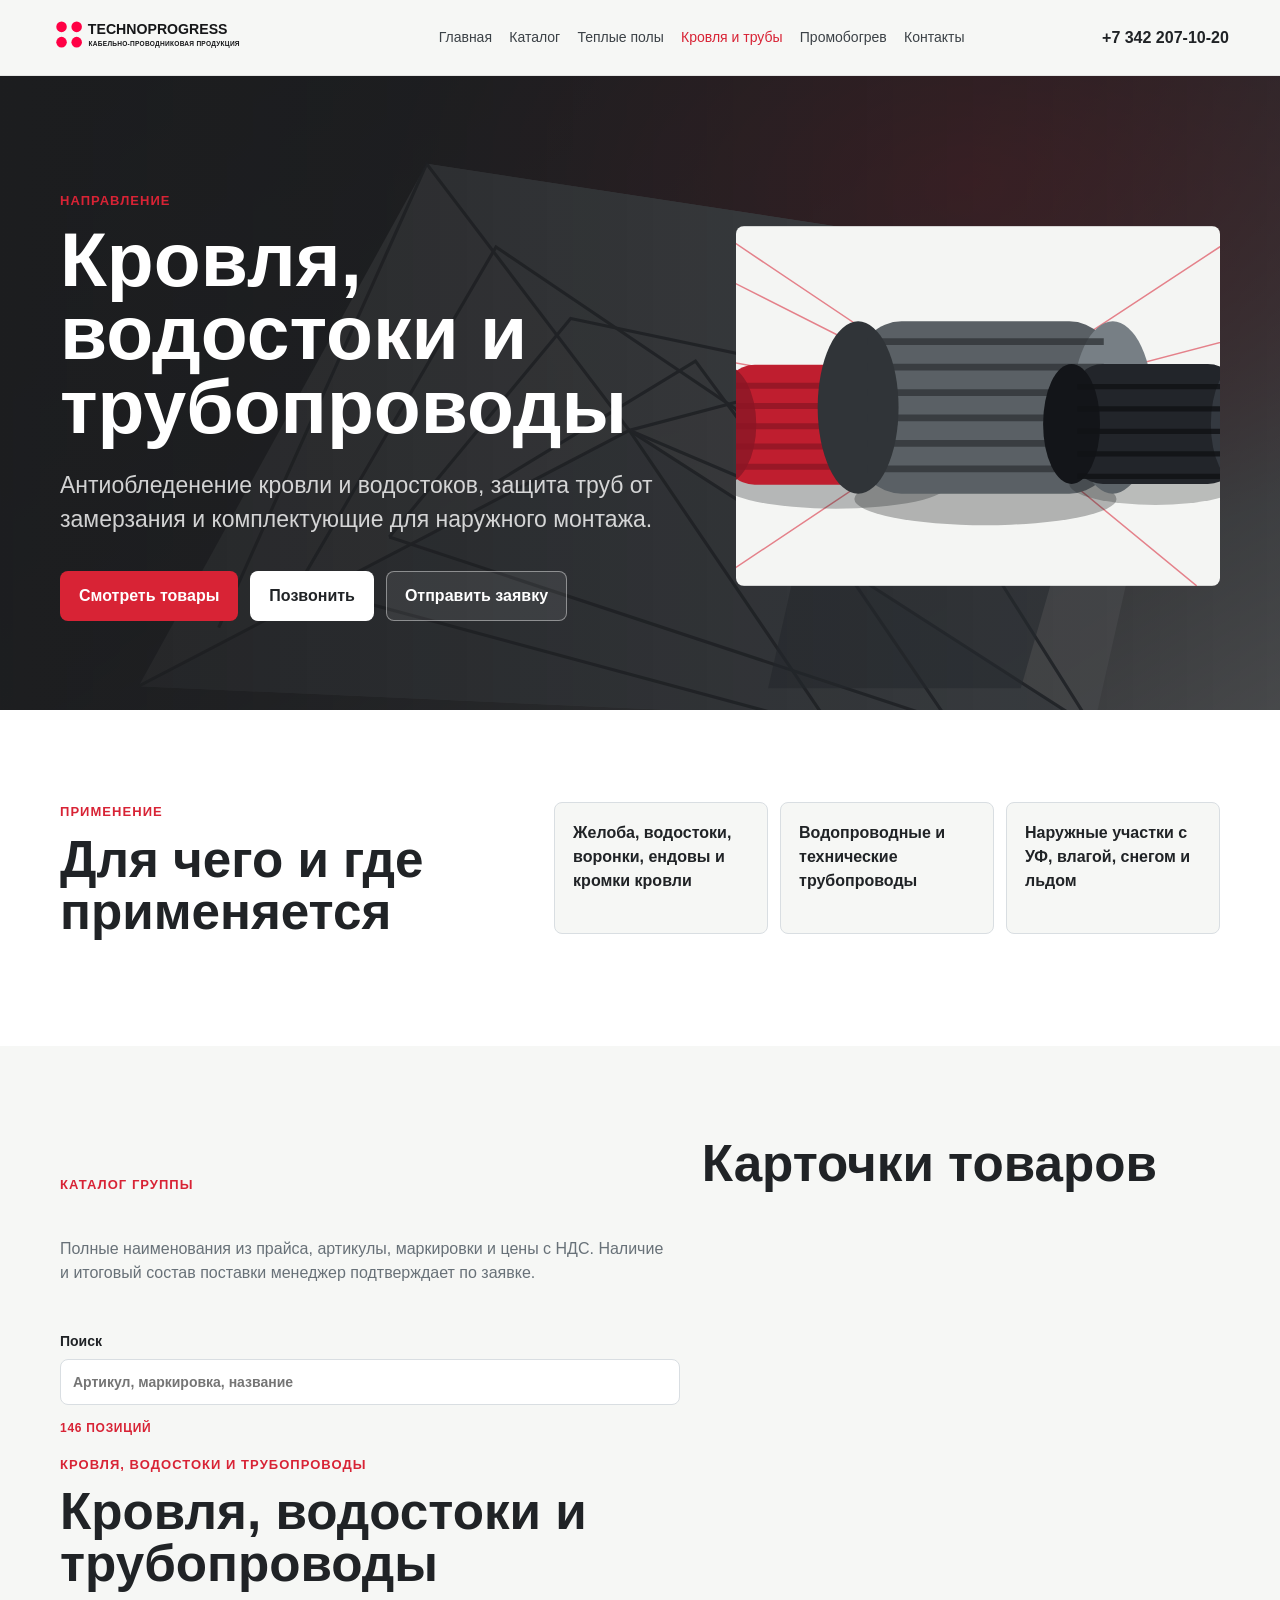
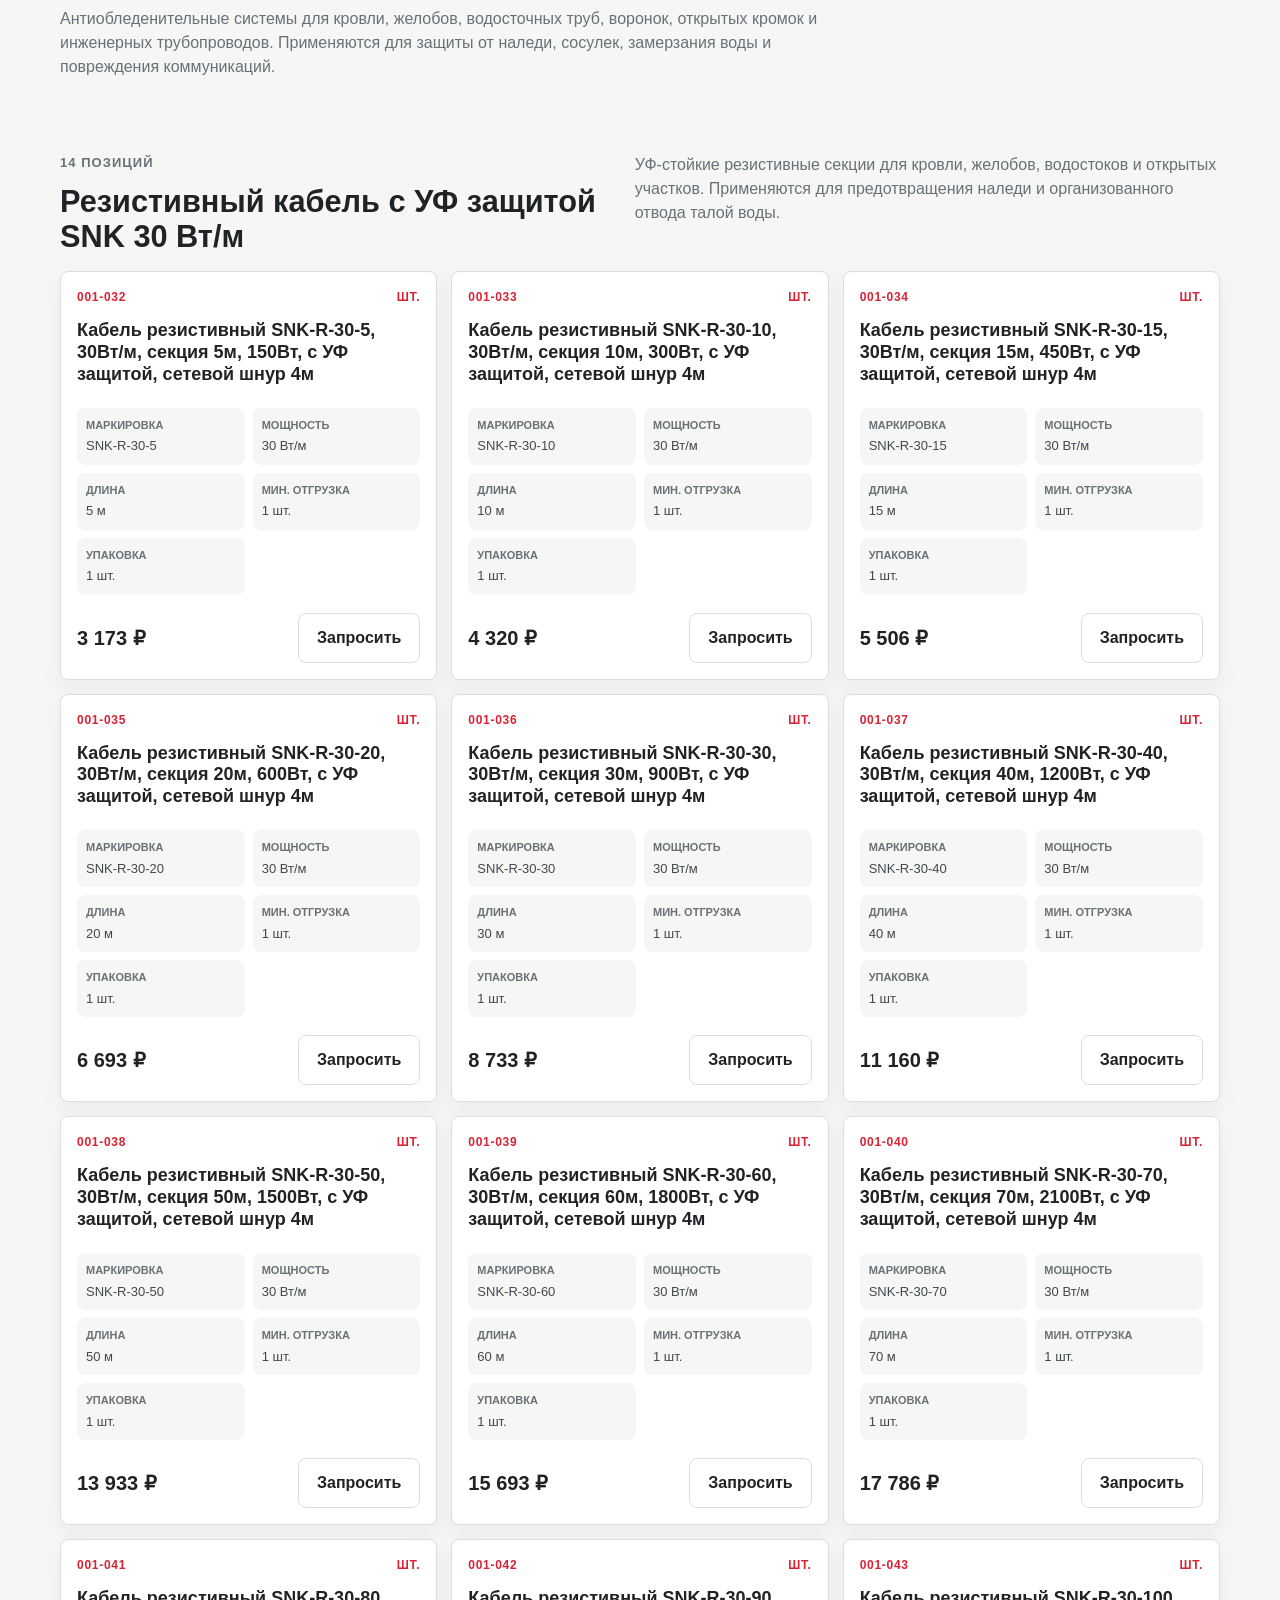
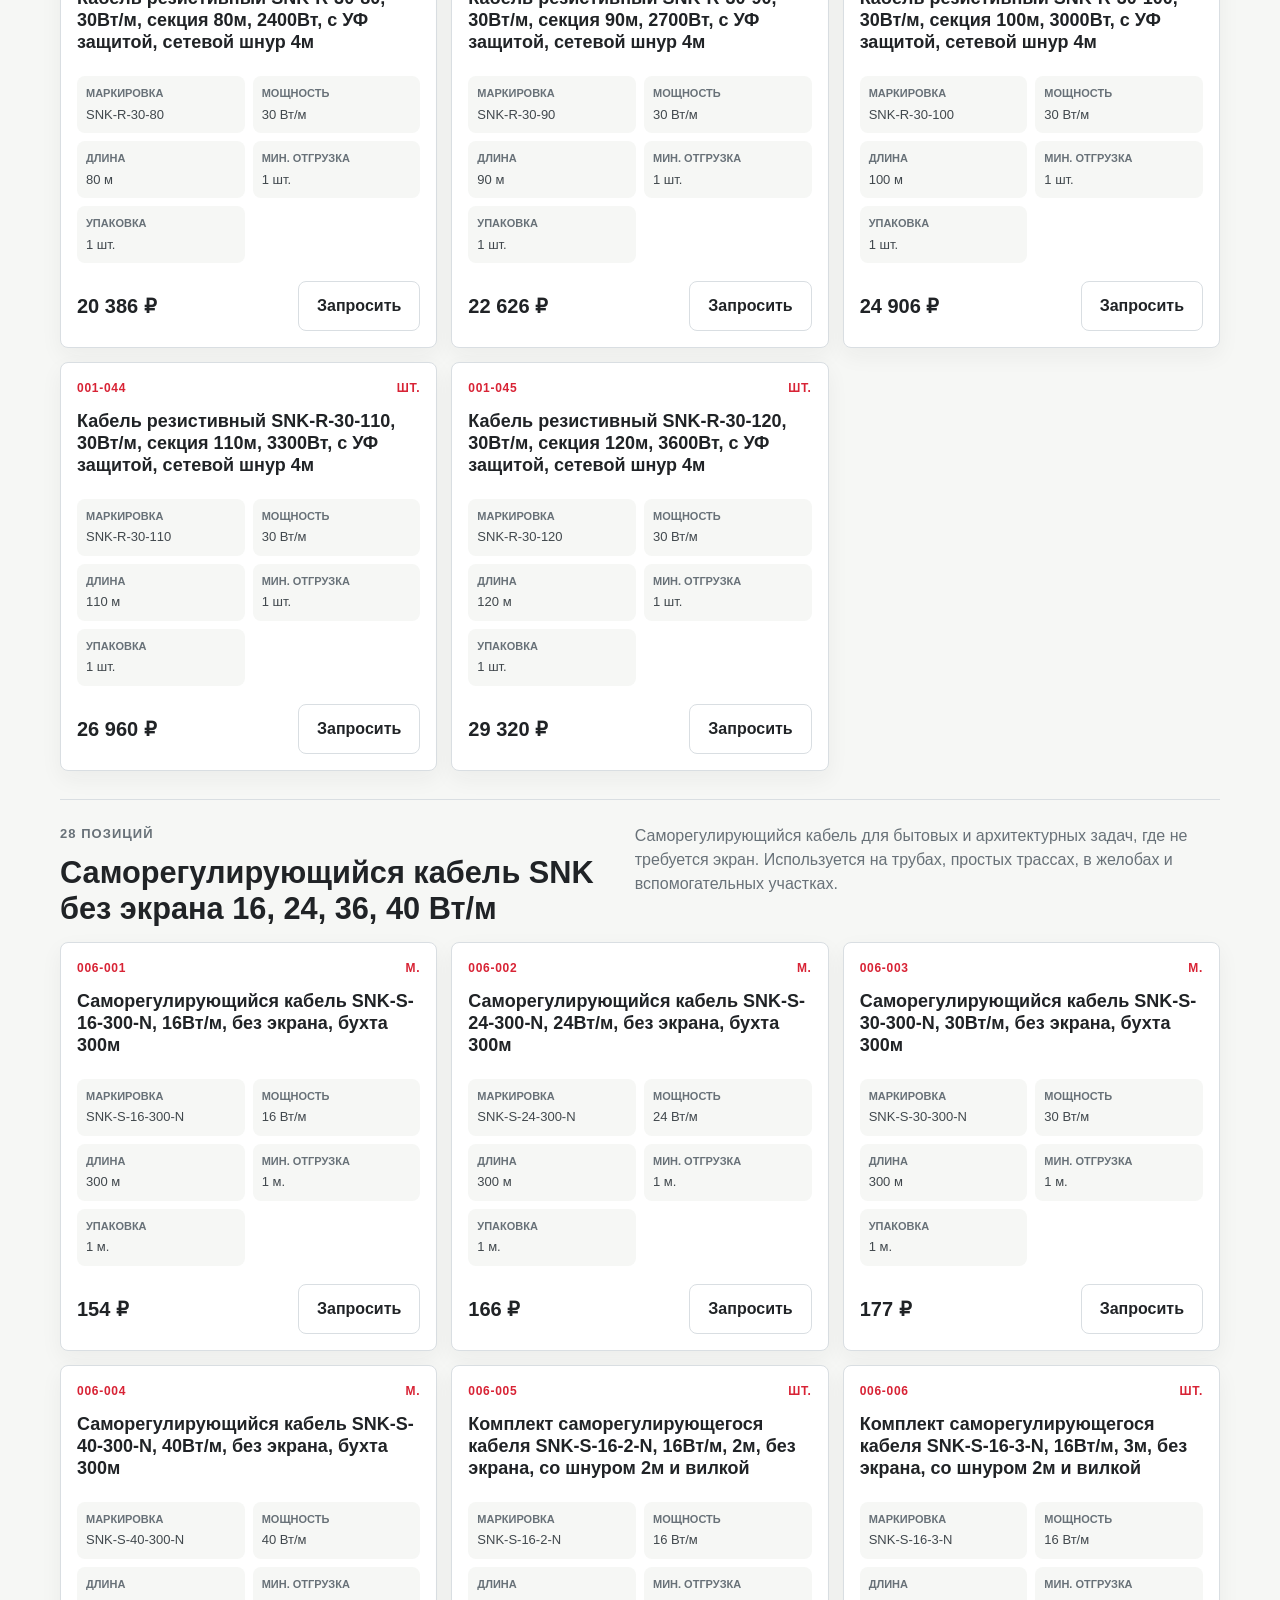
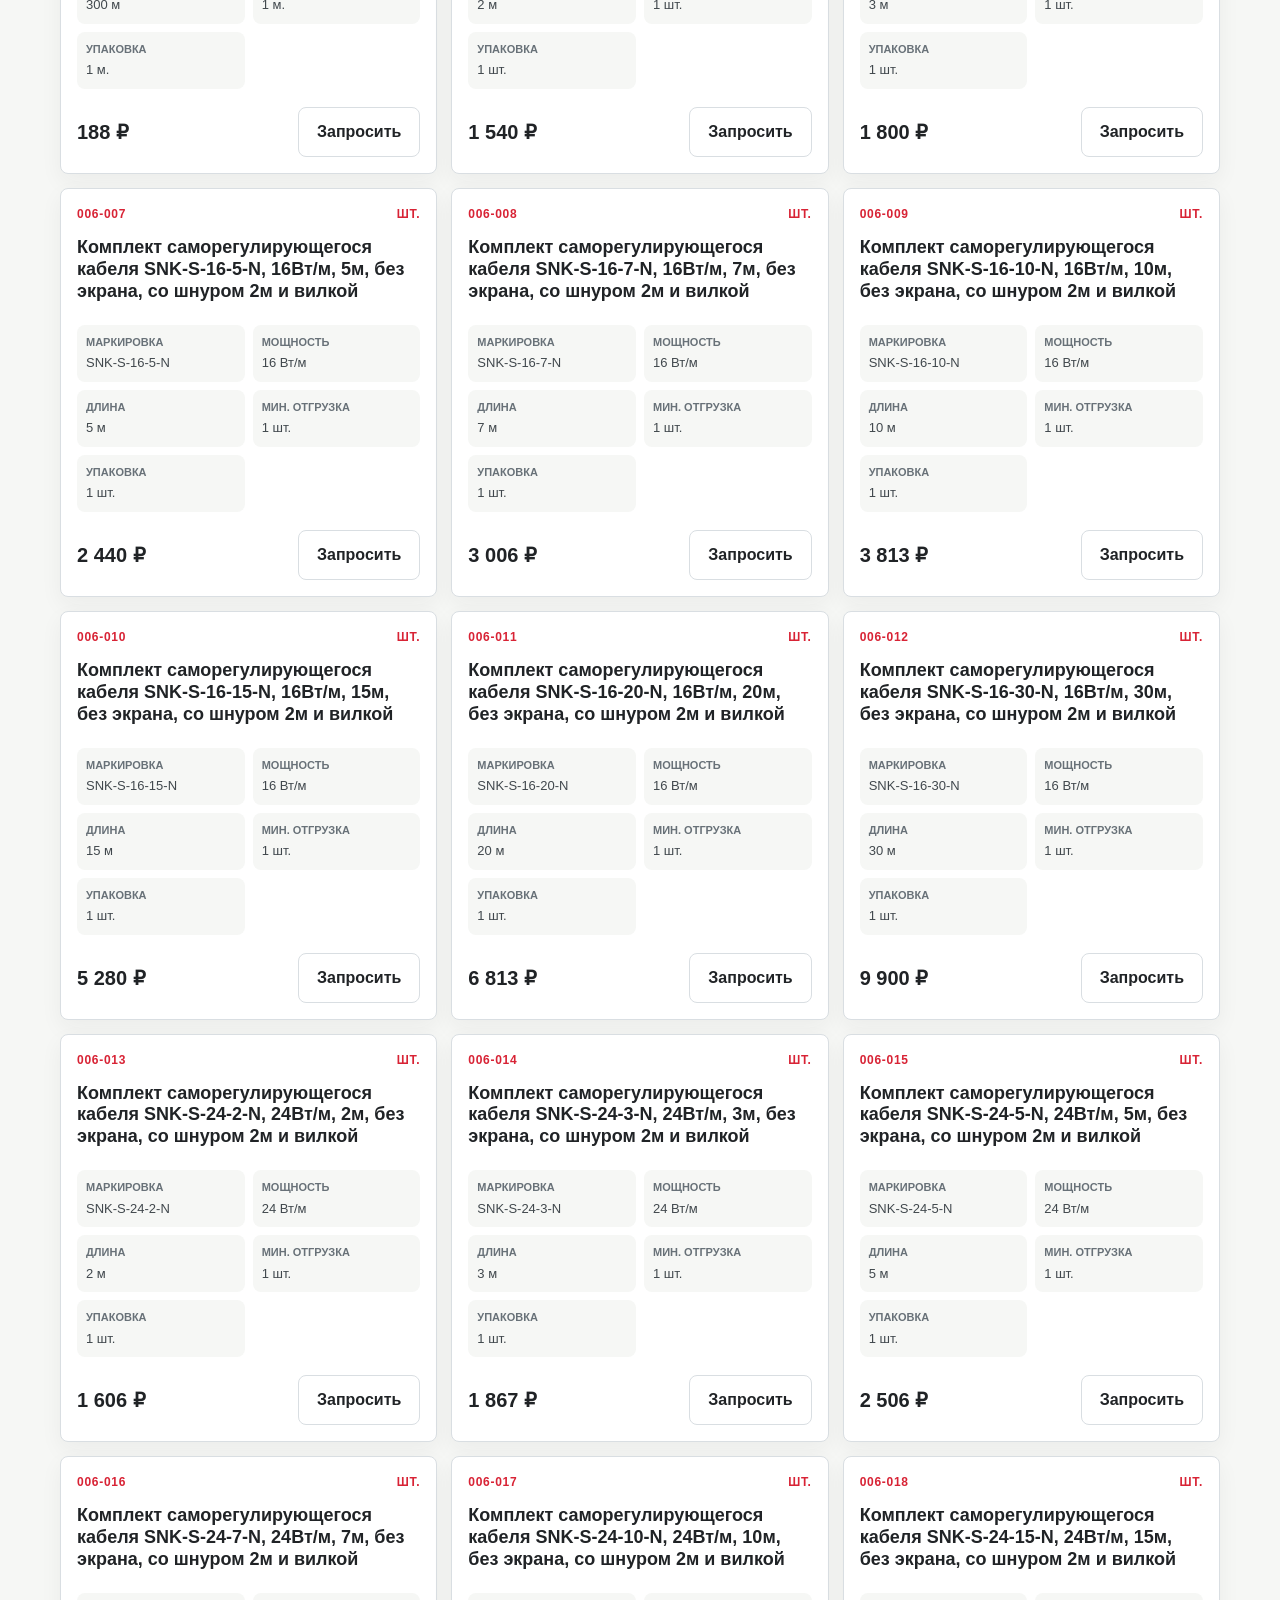
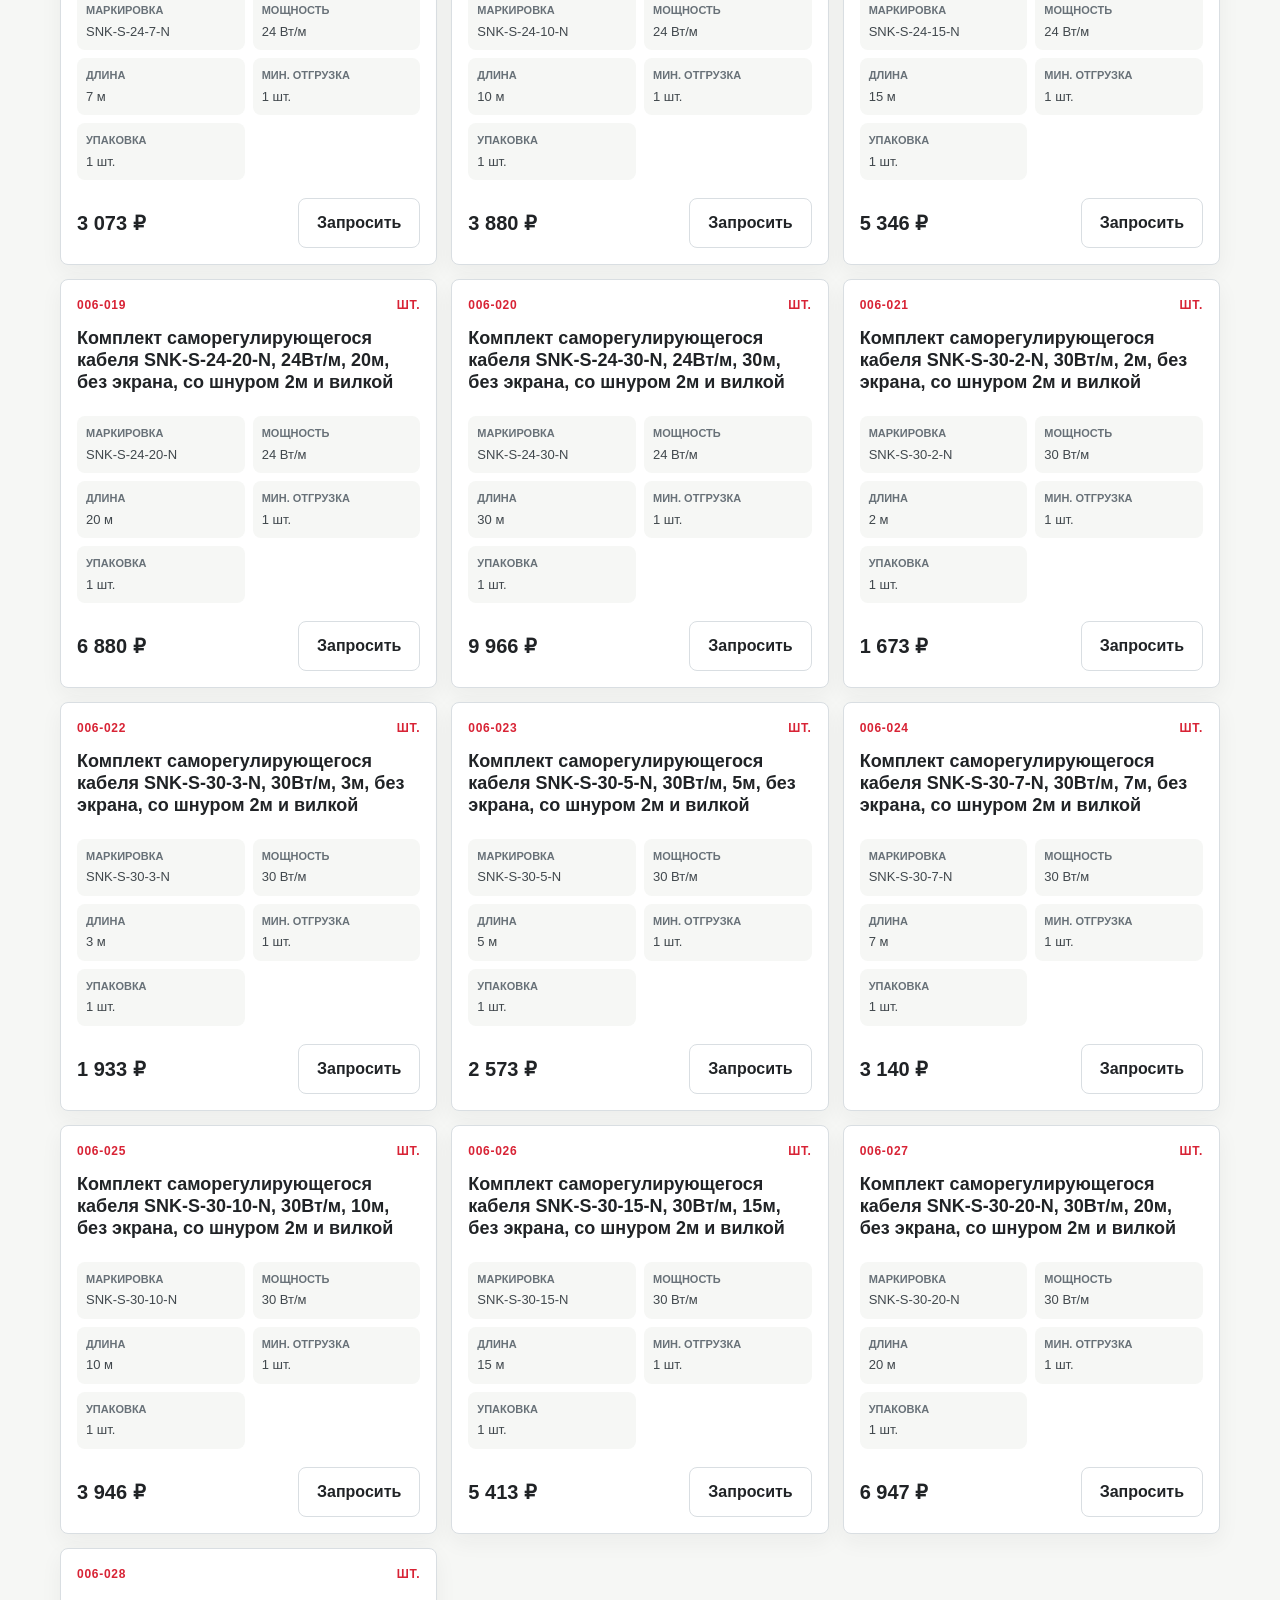
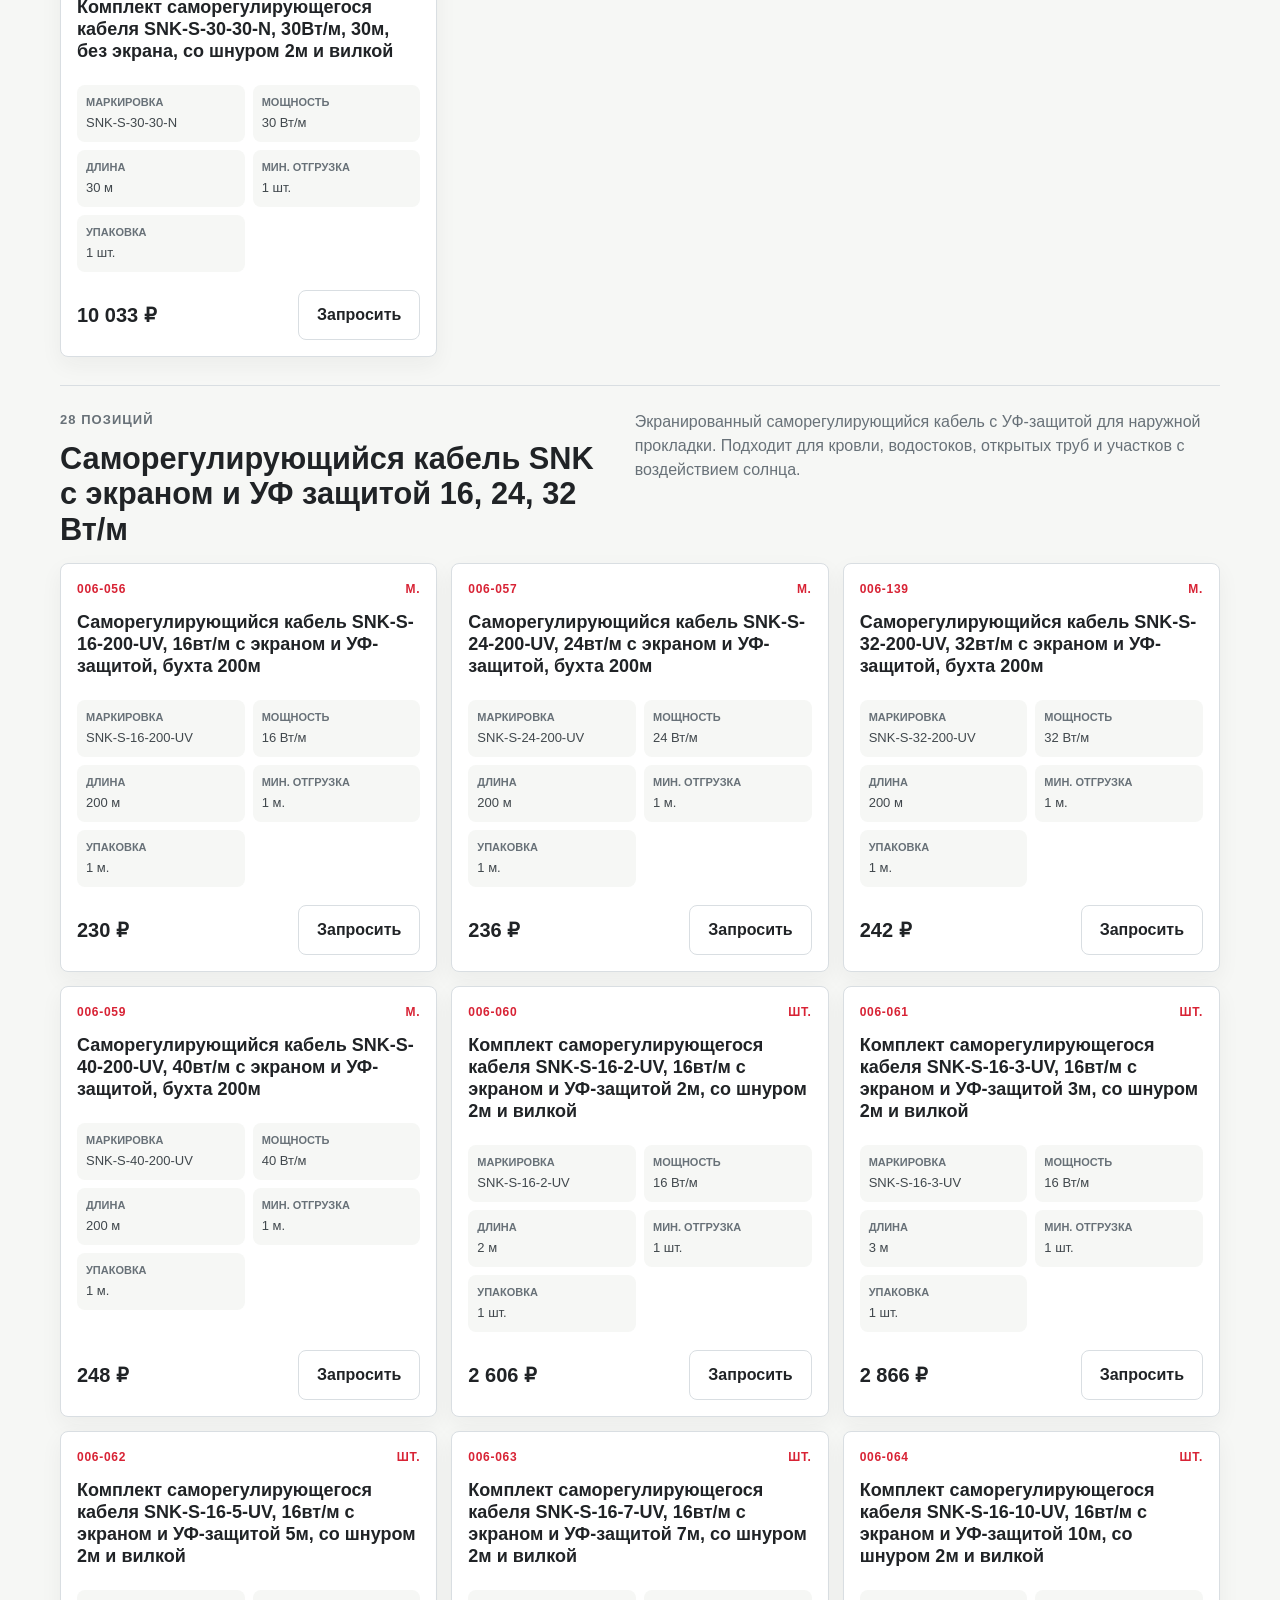
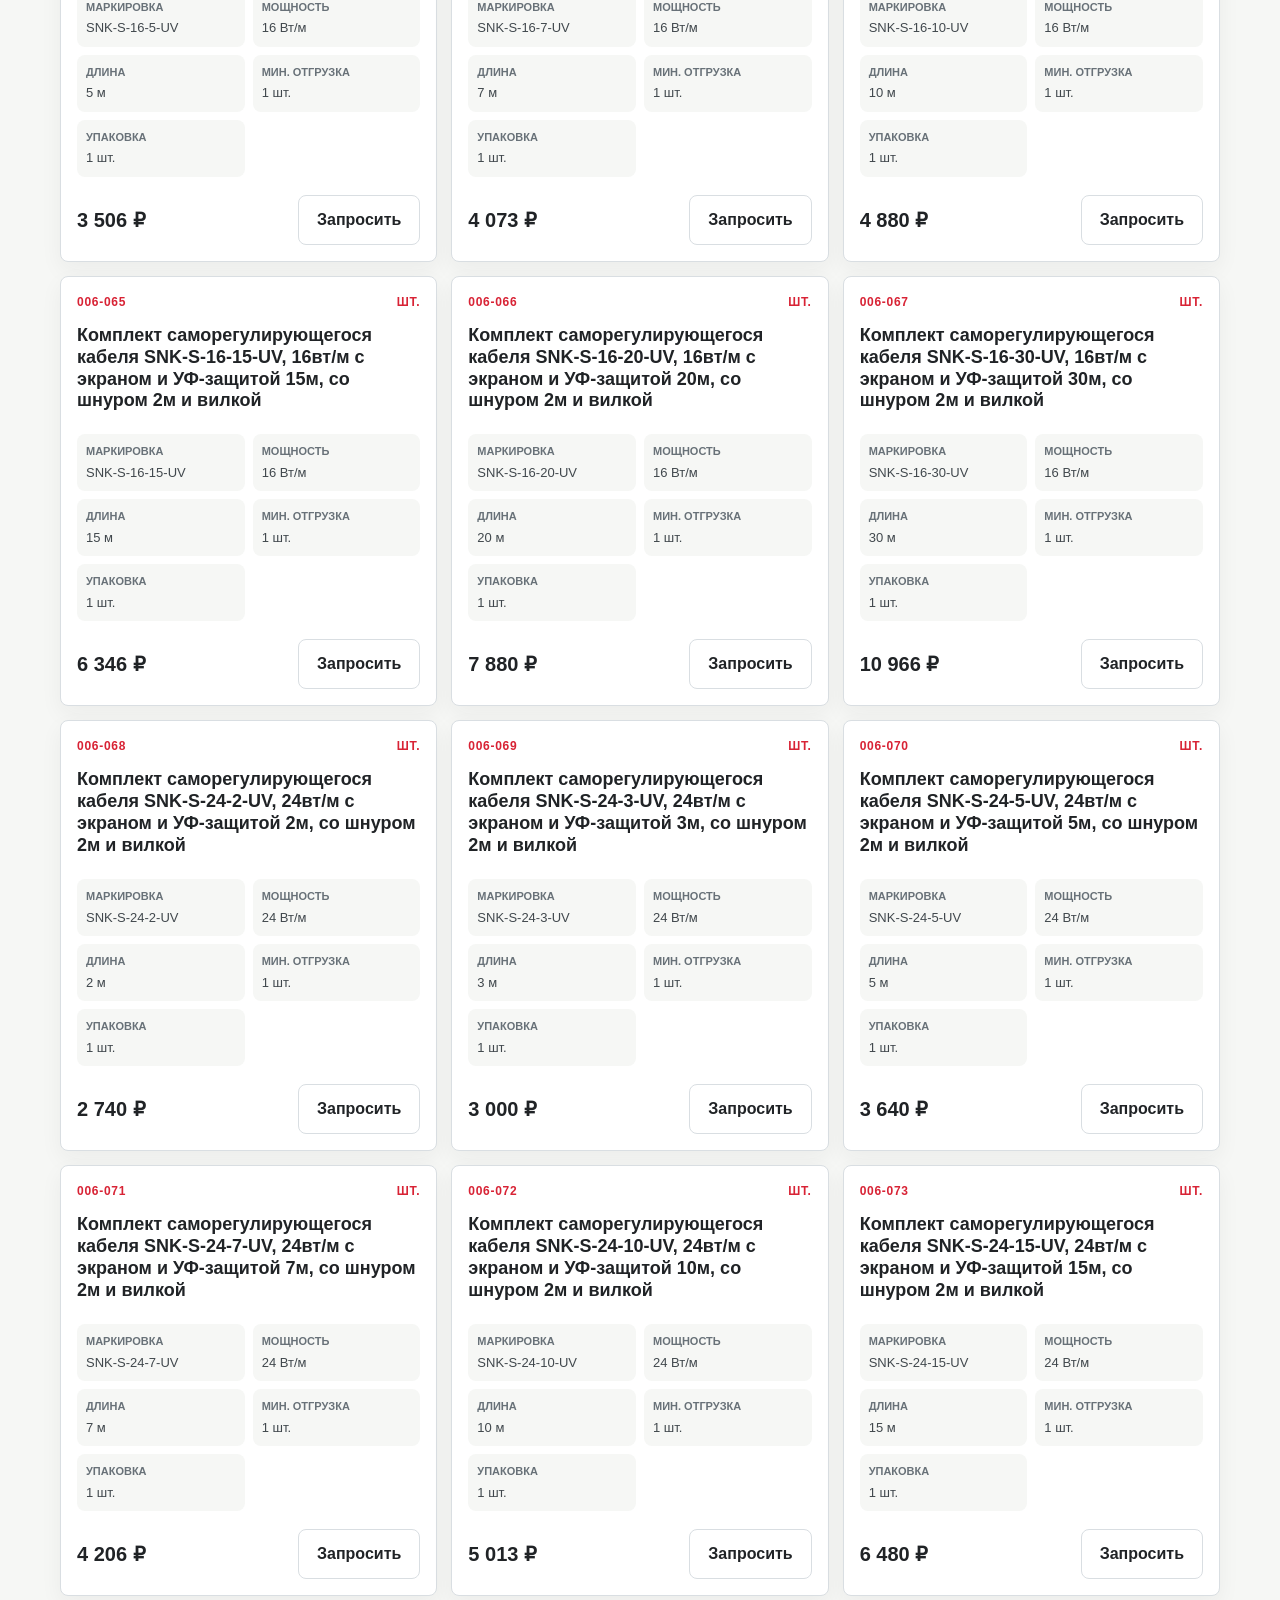
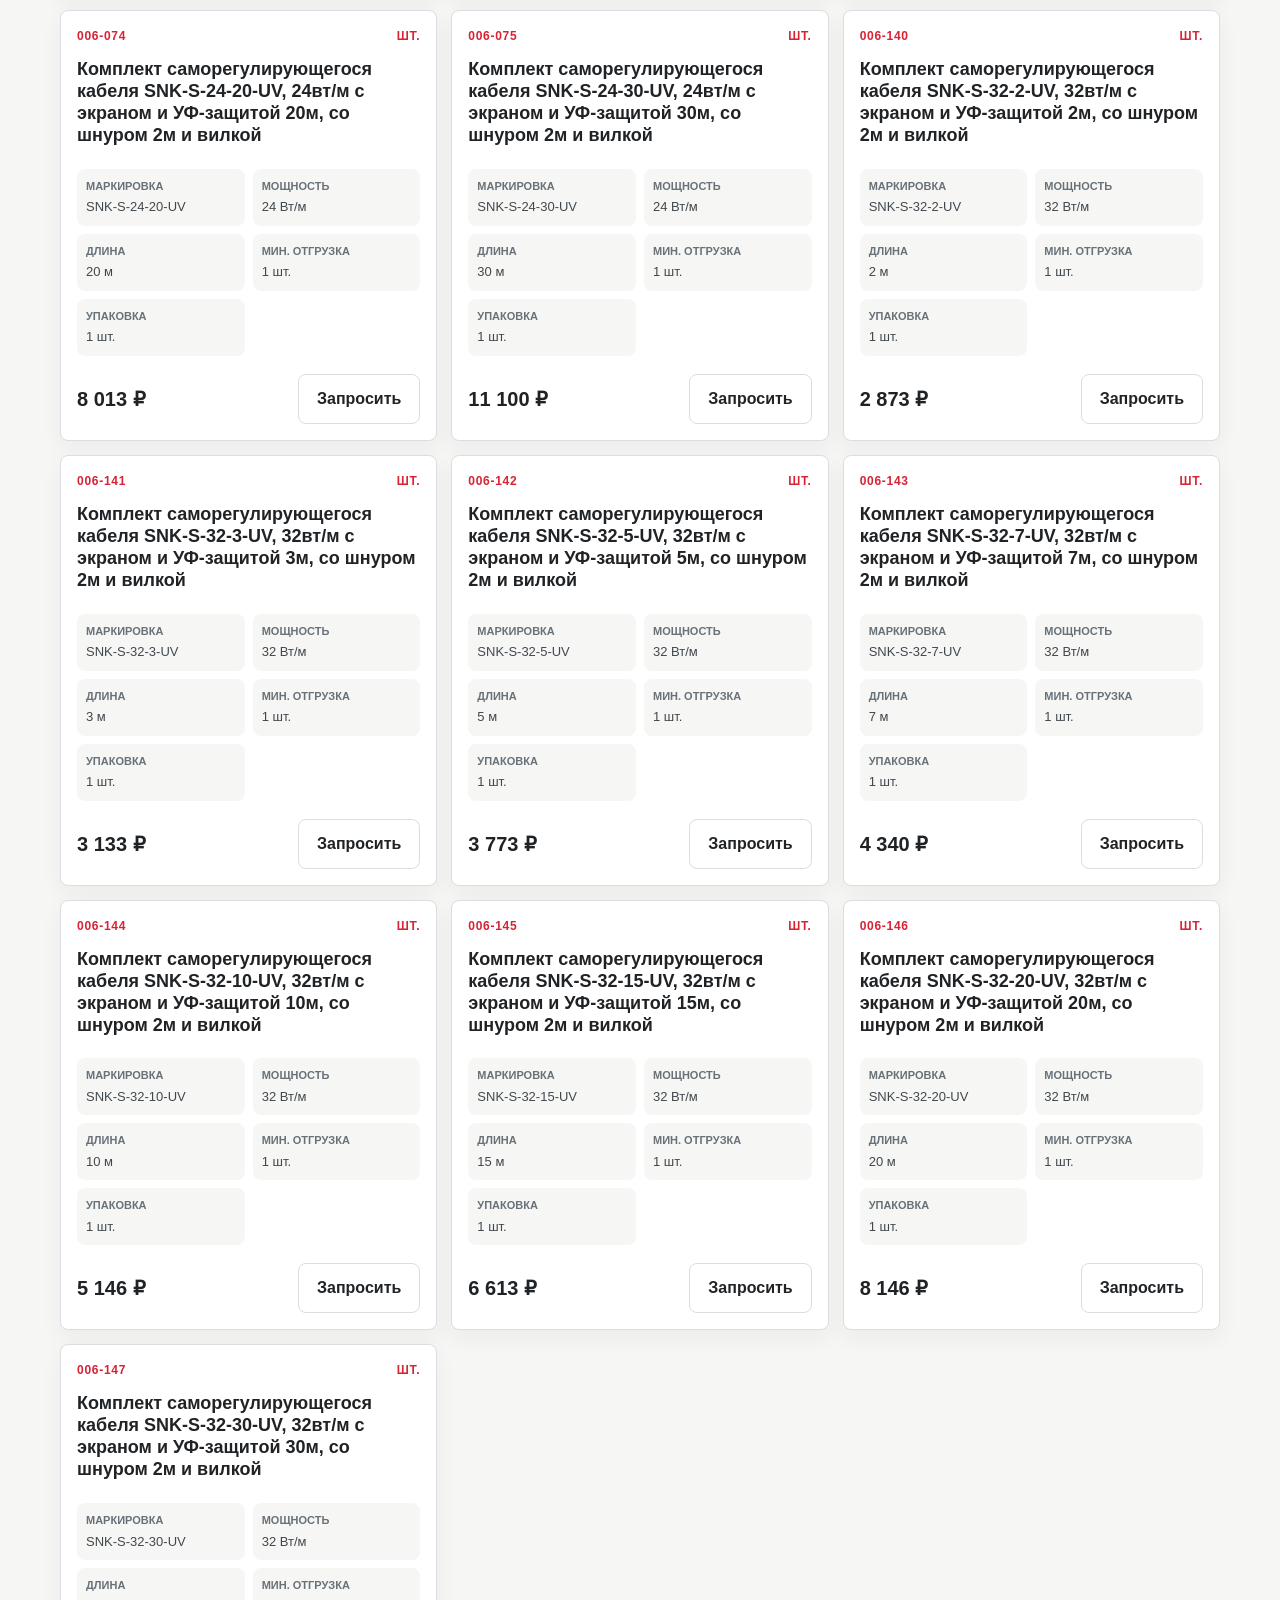
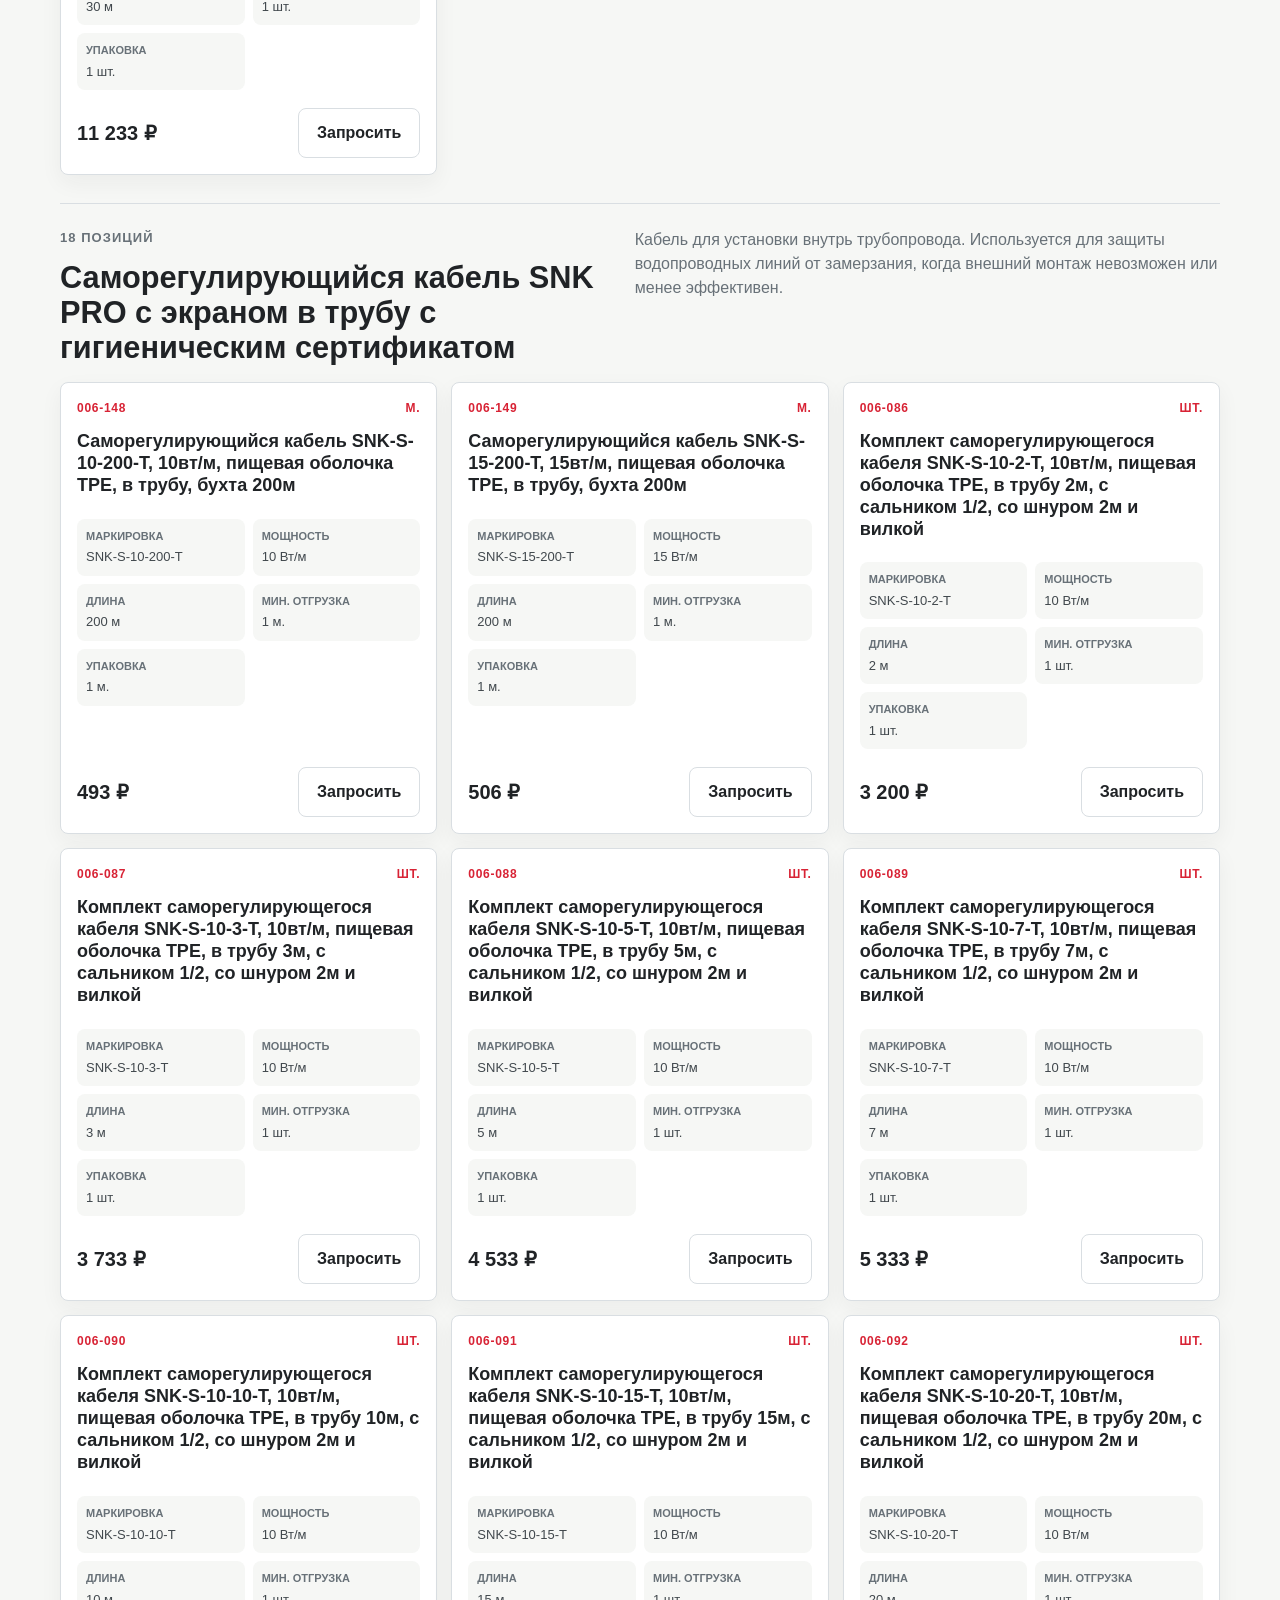
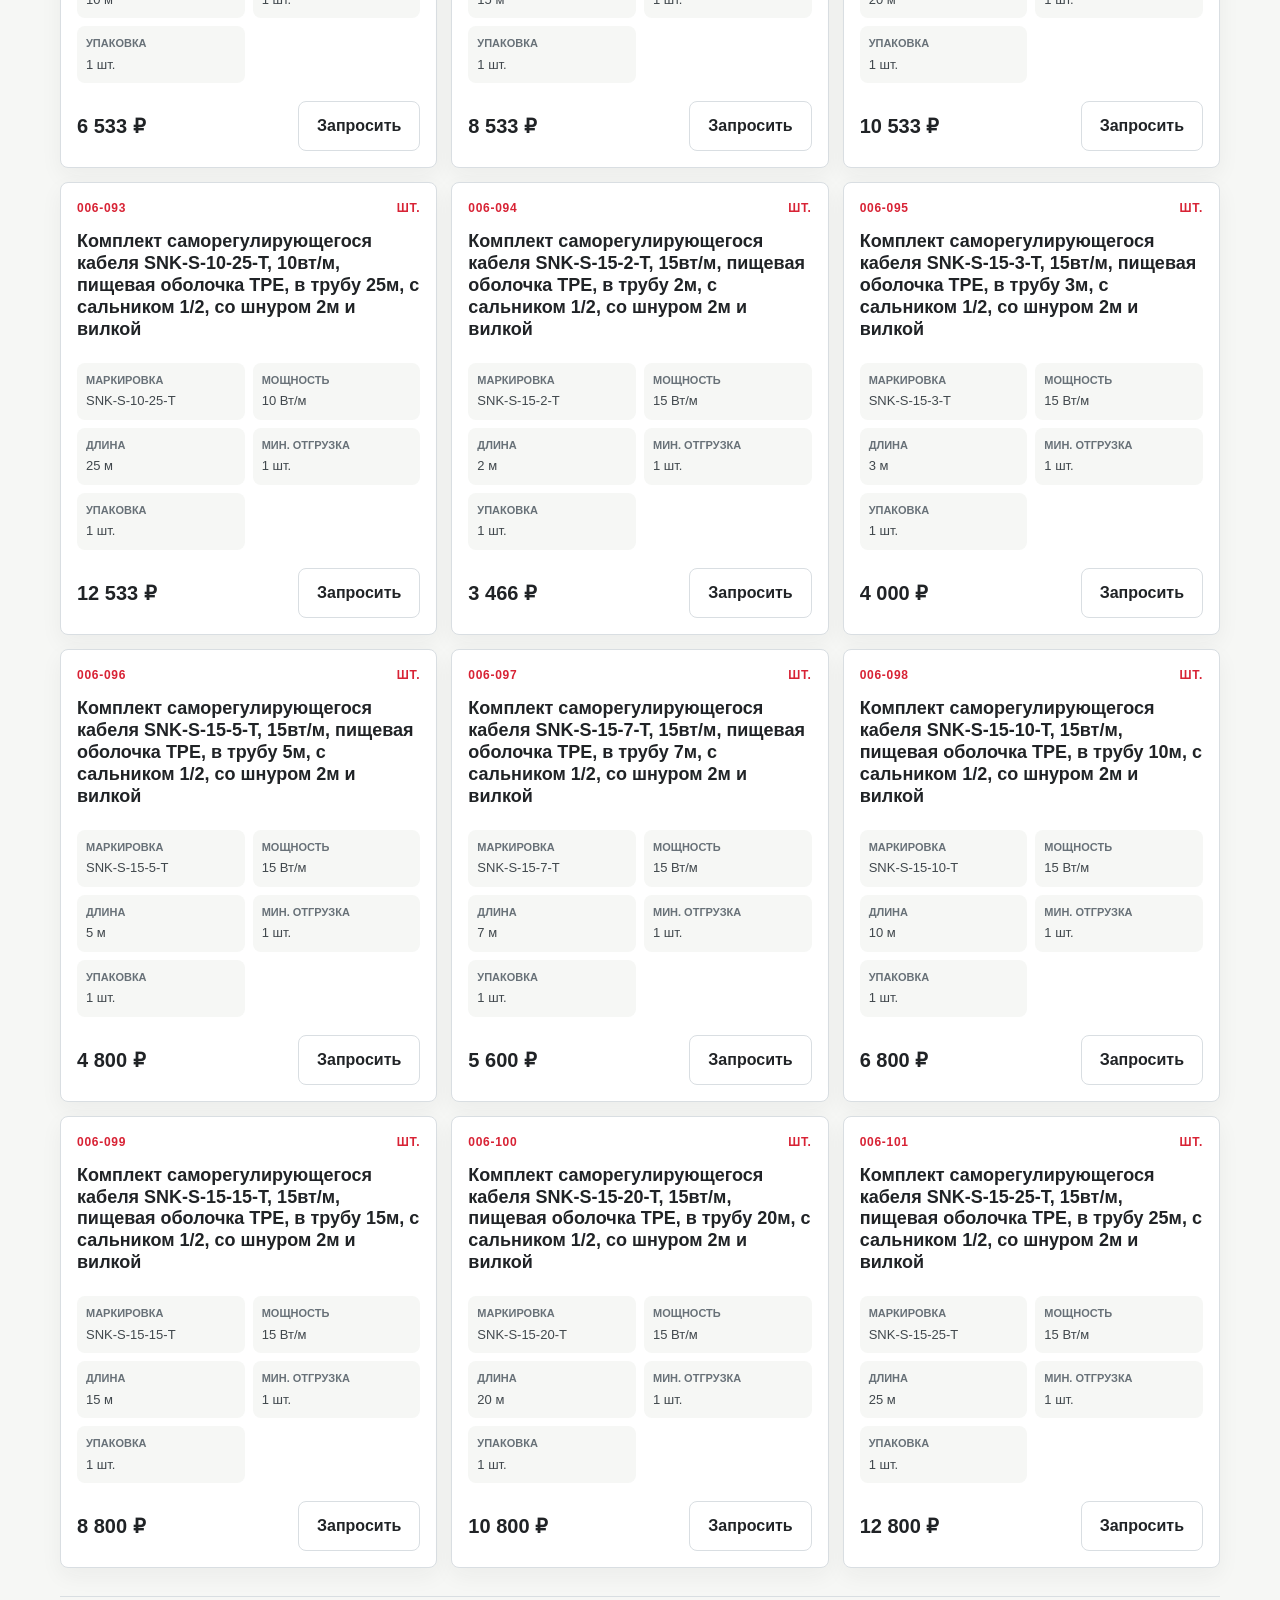
==== architecture.html @ d794864c "Add multipage product catalog" ====
<!doctype html>
<html lang="ru">
  <head>
    <meta charset="utf-8">
    <meta name="viewport" content="width=device-width, initial-scale=1">
    <title>Кровля, водостоки и трубопроводы - каталог ТЕХНОПРОГРЕСС</title>
    <meta name="description" content="Обогрев кровли, желобов, водостоков и трубопроводов: резистивные и саморегулирующиеся кабели, крепеж, муфты, коробки и аксессуары.">
    <link rel="stylesheet" href="styles.css">
    <script src="data/products.js" defer></script>
    <script src="catalog.js" defer></script>
  </head>
  <body class="inner-page catalog-page" data-catalog-type="architecture">
    <header class="site-header">
      <a class="brand" href="index.html" aria-label="ТЕХНОПРОГРЕСС">
        <img src="assets/logo-black.svg" alt="ТЕХНОПРОГРЕСС">
      </a>
      <nav class="nav-links" aria-label="Основная навигация">
        <a class="" href="index.html">Главная</a><a class="" href="catalog.html">Каталог</a><a class="" href="floor.html">Теплые полы</a><a class="active" href="architecture.html">Кровля и трубы</a><a class="" href="industry.html">Промобогрев</a><a class="" href="contacts.html">Контакты</a>
      </nav>
      <a class="header-phone" href="tel:+73422071020" aria-label="Позвонить в ТЕХНОПРОГРЕСС">+7 342 207-10-20</a>
    </header>
    <main id="top">
      <section class="page-hero split-hero">
        <div class="section-inner page-hero-inner split-hero-grid">
          <div>
            <p class="eyebrow">Направление</p>
            <h1>Кровля, водостоки и трубопроводы</h1>
            <p>Антиобледенение кровли и водостоков, защита труб от замерзания и комплектующие для наружного монтажа.</p>
            <div class="hero-actions">
              <a class="button primary" href="#catalog">Смотреть товары</a>
              <a class="button light" href="tel:+73422071020">Позвонить</a>
              <a class="button ghost" href="index.html#request">Отправить заявку</a>
            </div>
          </div>
          <img src="assets/product-spools.svg" alt="Кровля, водостоки и трубопроводы">
        </div>
      </section>

      <section class="section use-section">
        <div class="section-inner use-grid">
          <div>
            <p class="section-kicker">Применение</p>
            <h2>Для чего и где применяется</h2>
          </div>
          <ul class="use-list"><li>Желоба, водостоки, воронки, ендовы и кромки кровли</li><li>Водопроводные и технические трубопроводы</li><li>Наружные участки с УФ, влагой, снегом и льдом</li></ul>
        </div>
      </section>

      <section class="section catalog-section" id="catalog">
        <div class="section-inner">
          <div class="section-head">
            <p class="section-kicker">Каталог группы</p>
            <h2>Карточки товаров</h2>
            <p>Полные наименования из прайса, артикулы, маркировки и цены с НДС. Наличие и итоговый состав поставки менеджер подтверждает по заявке.</p>
          </div>
          <div class="catalog-controls one-control">
            <label>Поиск <input id="catalogSearch" type="search" placeholder="Артикул, маркировка, название"></label>
          </div>
          <div class="catalog-count" id="catalogCount">0 позиций</div>
          <div class="catalog-grid" id="catalogGrid"></div>
        </div>
      </section>
    </main>
    <footer class="site-footer">
      <div>
        <img src="assets/logo-white.svg" alt="ТЕХНОПРОГРЕСС">
        <p>Электрообогрев, кабель, комплектующие и промышленная комплектация.</p>
      </div>
      <div>
        <a href="tel:+73422071020">+7 342 207-10-20</a>
        <a href="mailto:Head-tp@yandex.ru">Head-tp@yandex.ru</a>
      </div>
    </footer>
  </body>
</html>
---- styles.css ----
:root {
  --ink: #202326;
  --muted: #687178;
  --line: #d9dee2;
  --paper: #f6f7f5;
  --white: #ffffff;
  --red: #d82335;
  --red-dark: #a81727;
  --graphite: #2c2d2f;
  --steel: #e9eef1;
  --amber: #d89b2b;
  --green: #4f7b5a;
  --shadow: 0 18px 50px rgba(32, 35, 38, 0.14);
}

* {
  box-sizing: border-box;
}

html {
  scroll-behavior: smooth;
}

body {
  margin: 0;
  color: var(--ink);
  background: var(--paper);
  font-family: Inter, "Segoe UI", Roboto, Arial, sans-serif;
  line-height: 1.5;
}

a {
  color: inherit;
  text-decoration: none;
}

button,
input,
select,
textarea {
  font: inherit;
}

img {
  display: block;
  max-width: 100%;
}

.site-header {
  position: sticky;
  top: 0;
  z-index: 50;
  display: grid;
  grid-template-columns: auto 1fr auto;
  align-items: center;
  gap: 28px;
  min-height: 76px;
  padding: 14px clamp(18px, 4vw, 56px);
  background: rgba(246, 247, 245, 0.94);
  border-bottom: 1px solid rgba(32, 35, 38, 0.08);
  backdrop-filter: blur(18px);
}

.brand img {
  width: min(250px, 42vw);
  height: auto;
}

.nav-links {
  display: flex;
  justify-content: center;
  gap: clamp(10px, 1.35vw, 22px);
  color: #3c4247;
  font-size: 14px;
}

.nav-links a {
  padding: 8px 0;
  white-space: nowrap;
}

.nav-links a:hover,
.nav-links a.active,
.header-phone:hover,
.contact-stack a:hover {
  color: var(--red);
}

.header-phone {
  font-weight: 800;
  white-space: nowrap;
}

.hero {
  position: relative;
  min-height: min(86svh, 760px);
  display: flex;
  align-items: center;
  overflow: hidden;
  color: var(--white);
  background:
    linear-gradient(90deg, rgba(28, 29, 31, 0.96) 0%, rgba(28, 29, 31, 0.78) 45%, rgba(28, 29, 31, 0.28) 100%),
    url("assets/roof-architecture.svg") center right / cover no-repeat;
}

.page-hero {
  position: relative;
  overflow: hidden;
  color: var(--white);
  background:
    linear-gradient(90deg, rgba(28, 29, 31, 0.97), rgba(28, 29, 31, 0.78)),
    url("assets/roof-architecture.svg") center / cover no-repeat;
}

.page-hero-inner {
  padding: clamp(76px, 9vw, 124px) 0 clamp(64px, 7vw, 92px);
}

.page-hero h1 {
  max-width: 940px;
  margin: 0;
  font-size: clamp(42px, 6vw, 78px);
  line-height: 0.96;
  letter-spacing: 0;
}

.page-hero p:not(.eyebrow) {
  max-width: 760px;
  margin: 24px 0 0;
  color: rgba(255, 255, 255, 0.8);
  font-size: clamp(18px, 2vw, 23px);
}

.split-hero-grid {
  display: grid;
  grid-template-columns: minmax(0, 0.95fr) minmax(280px, 0.75fr);
  gap: clamp(24px, 5vw, 70px);
  align-items: center;
}

.split-hero-grid img {
  width: 100%;
  height: min(360px, 42vw);
  object-fit: cover;
  border-radius: 8px;
}

.hero::after {
  content: "";
  position: absolute;
  inset: auto 0 0;
  height: 96px;
  background: linear-gradient(0deg, var(--paper), rgba(246, 247, 245, 0));
  pointer-events: none;
}

.hero-inner {
  position: relative;
  z-index: 1;
  width: min(1160px, calc(100% - 36px));
  margin: 0 auto;
  padding: 78px 0 118px;
}

.eyebrow,
.section-kicker,
.result-label {
  margin: 0 0 12px;
  color: var(--red);
  font-size: 13px;
  font-weight: 900;
  letter-spacing: 0.08em;
  text-transform: uppercase;
}

.hero h1 {
  max-width: 780px;
  margin: 0;
  font-size: clamp(50px, 9vw, 124px);
  line-height: 0.9;
  letter-spacing: 0;
}

.hero-copy {
  max-width: 680px;
  margin: 28px 0 0;
  color: rgba(255, 255, 255, 0.86);
  font-size: clamp(19px, 2.2vw, 25px);
}

.hero-actions,
.form-actions {
  display: flex;
  flex-wrap: wrap;
  gap: 12px;
  margin-top: 34px;
}

.button {
  display: inline-flex;
  align-items: center;
  justify-content: center;
  min-height: 46px;
  width: fit-content;
  padding: 12px 18px;
  border: 1px solid transparent;
  border-radius: 8px;
  font-weight: 850;
  cursor: pointer;
  transition: transform 0.16s ease, border-color 0.16s ease, background 0.16s ease, color 0.16s ease;
}

.button:hover {
  transform: translateY(-1px);
}

.button.primary {
  color: var(--white);
  background: var(--red);
}

.button.primary:hover {
  background: var(--red-dark);
}

.button.light {
  color: var(--ink);
  background: var(--white);
}

.button.ghost {
  color: var(--white);
  border-color: rgba(255, 255, 255, 0.42);
  background: rgba(255, 255, 255, 0.08);
}

.button.secondary {
  color: var(--ink);
  background: var(--white);
  border-color: var(--line);
}

.button.full {
  width: 100%;
}

.hero-facts {
  display: grid;
  grid-template-columns: repeat(3, minmax(0, 180px));
  gap: 14px;
  max-width: 720px;
  margin: 44px 0 0;
}

.hero-facts div {
  padding-top: 16px;
  border-top: 1px solid rgba(255, 255, 255, 0.26);
}

.hero-facts dt {
  font-size: 34px;
  line-height: 1;
  font-weight: 900;
}

.hero-facts dd {
  margin: 6px 0 0;
  color: rgba(255, 255, 255, 0.72);
}

.section {
  padding: clamp(56px, 8vw, 92px) 0;
  scroll-margin-top: 90px;
}

.section-inner {
  width: min(1160px, calc(100% - 36px));
  margin: 0 auto;
}

#top {
  scroll-margin-top: 90px;
}

.intro-band {
  padding: 34px 0;
  background: var(--white);
  border-bottom: 1px solid var(--line);
}

.intro-grid {
  display: grid;
  grid-template-columns: minmax(0, 0.9fr) minmax(0, 1.3fr);
  gap: 28px;
  align-items: center;
}

h2,
h3,
p {
  margin-top: 0;
}

h2 {
  margin-bottom: 16px;
  font-size: clamp(31px, 4vw, 54px);
  line-height: 1.02;
  letter-spacing: 0;
}

h3 {
  margin-bottom: 10px;
  font-size: 22px;
  line-height: 1.15;
}

.section-head {
  display: grid;
  grid-template-columns: minmax(0, 0.85fr) minmax(280px, 0.72fr);
  gap: 30px;
  align-items: end;
  margin-bottom: 30px;
}

.section-head.compact {
  display: block;
  max-width: 760px;
}

.section-head p:not(.section-kicker),
.request-grid p,
.solution-card p {
  color: var(--muted);
}

.intro-points {
  display: grid;
  grid-template-columns: repeat(2, minmax(0, 1fr));
  gap: 10px;
}

.intro-points span {
  padding: 13px 14px;
  border-left: 3px solid var(--red);
  background: var(--paper);
  font-weight: 760;
}

.solutions-grid {
  display: grid;
  grid-template-columns: repeat(4, minmax(0, 1fr));
  gap: 16px;
}

.catalog-overview {
  background: var(--white);
}

.catalog-group-cards {
  display: grid;
  grid-template-columns: repeat(3, minmax(0, 1fr));
  gap: 16px;
}

.catalog-group-card {
  overflow: hidden;
  display: grid;
  background: var(--paper);
  border: 1px solid var(--line);
  border-radius: 8px;
}

.catalog-group-card img {
  width: 100%;
  height: 170px;
  object-fit: cover;
  background: var(--steel);
}

.catalog-group-card div {
  display: grid;
  gap: 10px;
  padding: 18px;
}

.catalog-group-card span,
.catalog-count,
.product-article,
.product-unit {
  color: var(--red);
  font-size: 12px;
  font-weight: 900;
  letter-spacing: 0.06em;
  text-transform: uppercase;
}

.catalog-group-card p,
.category-head p,
.product-card p,
.contact-card address {
  color: var(--muted);
}

.catalog-group-card a {
  color: var(--red);
  font-weight: 850;
}

.catalog-controls {
  display: grid;
  grid-template-columns: minmax(0, 1fr) minmax(220px, 300px);
  gap: 14px;
  margin-bottom: 14px;
}

.catalog-controls.one-control {
  grid-template-columns: minmax(0, 620px);
}

.catalog-count {
  margin-bottom: 18px;
}

.catalog-group-section {
  display: grid;
  gap: 28px;
}

.catalog-group-section + .catalog-group-section {
  margin-top: clamp(44px, 6vw, 76px);
}

.category-block {
  display: grid;
  gap: 16px;
}

.category-block + .category-block {
  padding-top: 24px;
  border-top: 1px solid var(--line);
}

.category-head {
  display: grid;
  grid-template-columns: minmax(0, 0.8fr) minmax(280px, 0.85fr);
  gap: 24px;
  align-items: start;
}

.category-head h3 {
  margin-bottom: 0;
  font-size: clamp(24px, 2.4vw, 34px);
}

.product-grid {
  display: grid;
  grid-template-columns: repeat(3, minmax(0, 1fr));
  gap: 14px;
}

.product-card {
  display: grid;
  grid-template-rows: auto auto 1fr auto auto;
  min-height: 330px;
  padding: 16px;
  background: var(--white);
  border: 1px solid var(--line);
  border-radius: 8px;
  box-shadow: 0 8px 22px rgba(32, 35, 38, 0.05);
}

.product-card-top,
.product-card-bottom {
  display: flex;
  justify-content: space-between;
  align-items: center;
  gap: 12px;
}

.product-card h3 {
  margin: 14px 0 12px;
  font-size: 18px;
  line-height: 1.22;
}

.product-card p {
  margin-bottom: 12px;
}

.product-specs {
  display: grid;
  grid-template-columns: repeat(2, minmax(0, 1fr));
  gap: 8px;
  align-content: start;
  margin: 10px 0 18px;
}

.product-specs span {
  display: grid;
  gap: 3px;
  min-height: 54px;
  padding: 9px;
  background: var(--paper);
  border-radius: 8px;
  color: #41484d;
  font-size: 13px;
}

.product-specs b {
  color: var(--muted);
  font-size: 11px;
  text-transform: uppercase;
}

.product-card-bottom strong {
  font-size: 20px;
  line-height: 1;
}

.empty-state {
  padding: 22px;
  background: var(--white);
  border: 1px solid var(--line);
  border-radius: 8px;
}

.use-section {
  background: var(--white);
}

.use-grid {
  display: grid;
  grid-template-columns: minmax(260px, 0.7fr) minmax(0, 1fr);
  gap: 28px;
  align-items: start;
}

.use-list {
  display: grid;
  grid-template-columns: repeat(3, minmax(0, 1fr));
  gap: 12px;
  margin: 0;
  padding: 0;
  list-style: none;
}

.use-list li {
  min-height: 132px;
  padding: 18px;
  background: var(--paper);
  border: 1px solid var(--line);
  border-radius: 8px;
  font-weight: 820;
}

.contact-page-section {
  background: var(--white);
}

.contact-page-grid {
  display: grid;
  grid-template-columns: repeat(2, minmax(0, 1fr));
  gap: 16px;
}

.contact-card {
  display: grid;
  align-content: start;
  gap: 14px;
  min-height: 320px;
  padding: 24px;
  background: var(--paper);
  border: 1px solid var(--line);
  border-radius: 8px;
}

.contact-card address {
  font-style: normal;
}

.contact-stack.dark a {
  color: var(--ink);
}

.solution-card {
  overflow: hidden;
  background: var(--white);
  border: 1px solid var(--line);
  border-radius: 8px;
  box-shadow: 0 8px 24px rgba(32, 35, 38, 0.06);
}

.solution-card img {
  width: 100%;
  height: 180px;
  object-fit: cover;
  background: var(--steel);
}

.solution-card div {
  padding: 18px;
}

.solution-card a {
  display: inline-flex;
  margin-top: 8px;
  color: var(--red);
  font-weight: 850;
}

.calc-section {
  background: var(--graphite);
  color: var(--white);
}

.calc-section .section-head p:not(.section-kicker) {
  color: rgba(255, 255, 255, 0.72);
}

.calculator-shell {
  display: grid;
  grid-template-columns: minmax(0, 1.12fr) minmax(330px, 0.6fr);
  gap: 18px;
  align-items: stretch;
}

.calc-panel,
.result-panel,
.quantity-tool,
.request-form {
  border-radius: 8px;
  border: 1px solid rgba(255, 255, 255, 0.12);
}

.calc-panel {
  padding: 22px;
  background: rgba(255, 255, 255, 0.08);
}

.segmented {
  display: grid;
  grid-template-columns: repeat(3, 1fr);
  gap: 6px;
  margin-bottom: 22px;
  padding: 4px;
  background: rgba(255, 255, 255, 0.1);
  border-radius: 8px;
}

.segment {
  min-height: 42px;
  color: rgba(255, 255, 255, 0.74);
  border: 0;
  border-radius: 6px;
  background: transparent;
  font-weight: 850;
  cursor: pointer;
}

.segment.active {
  color: var(--ink);
  background: var(--white);
}

.field-row {
  display: grid;
  grid-template-columns: repeat(2, minmax(0, 1fr));
  gap: 14px;
  margin-bottom: 14px;
}

label {
  display: grid;
  gap: 7px;
  color: inherit;
  font-size: 14px;
  font-weight: 780;
}

input,
select,
textarea {
  width: 100%;
  min-height: 46px;
  height: 46px;
  padding: 10px 12px;
  color: var(--ink);
  background: var(--white);
  border: 1px solid var(--line);
  border-radius: 8px;
  outline: none;
}

select {
  overflow: hidden;
  text-overflow: ellipsis;
  white-space: nowrap;
}

textarea {
  height: auto;
  min-height: 126px;
  resize: vertical;
}

input:focus,
select:focus,
textarea:focus {
  border-color: var(--red);
  box-shadow: 0 0 0 3px rgba(216, 35, 53, 0.14);
}

.wide {
  grid-column: span 1;
}

.hidden {
  display: none !important;
}

.result-panel {
  padding: 22px;
  color: var(--ink);
  background: var(--white);
  box-shadow: var(--shadow);
}

.result-total {
  margin-bottom: 20px;
  font-size: clamp(34px, 5vw, 52px);
  line-height: 1;
  font-weight: 950;
}

.result-grid {
  display: grid;
  grid-template-columns: repeat(3, 1fr);
  gap: 8px;
  margin-bottom: 18px;
}

.result-grid div {
  min-height: 88px;
  padding: 12px;
  background: var(--paper);
  border-radius: 8px;
}

.result-grid span,
.quantity-sum span {
  display: block;
  color: var(--muted);
  font-size: 12px;
  font-weight: 850;
  text-transform: uppercase;
}

.result-grid strong {
  display: block;
  margin-top: 8px;
  font-size: 17px;
  line-height: 1.16;
}

.result-list {
  display: grid;
  gap: 8px;
  min-height: 92px;
  margin: 0 0 18px;
  padding: 0;
  list-style: none;
}

.result-list li {
  padding: 10px 0;
  border-top: 1px solid var(--line);
}

.quantity-tool {
  display: grid;
  grid-template-columns: 1fr;
  gap: 16px;
  align-items: stretch;
  margin-top: 18px;
  padding: 22px;
  background: rgba(255, 255, 255, 0.08);
}

.quantity-tool > div:first-child {
  display: grid;
  max-width: 720px;
  align-content: start;
}

.quantity-tool h3 {
  margin-bottom: 0;
}

.quantity-controls {
  display: grid;
  grid-template-columns: repeat(4, minmax(0, 1fr));
  gap: 14px;
  align-items: stretch;
}

.quantity-controls label,
.quantity-sum,
.quantity-action {
  display: grid;
  grid-template-rows: minmax(18px, auto) 46px;
  gap: 7px;
}

.quantity-sum {
  min-height: 0;
  padding: 0;
  color: inherit;
  background: transparent;
  border-radius: 0;
}

.quantity-controls .quantity-sum span {
  color: inherit;
  font-size: 14px;
  font-weight: 780;
  text-transform: none;
}

.quantity-sum strong {
  display: flex;
  align-items: center;
  min-height: 46px;
  height: 46px;
  padding: 10px 12px;
  color: var(--ink);
  background: var(--white);
  border: 1px solid var(--line);
  border-radius: 8px;
  font-size: 18px;
  line-height: 1.1;
  white-space: nowrap;
}

.quantity-action span {
  display: block;
  height: 21px;
  min-height: 0;
  font-size: 14px;
  line-height: 21px;
  visibility: hidden;
}

.quantity-action .button {
  width: 100%;
  min-height: 0;
  height: 46px;
  padding-top: 10px;
  padding-bottom: 10px;
}

.price-controls {
  display: grid;
  grid-template-columns: minmax(0, 1fr) minmax(220px, 300px);
  gap: 14px;
  margin-bottom: 16px;
}

.table-wrap {
  overflow: auto;
  background: var(--white);
  border: 1px solid var(--line);
  border-radius: 8px;
}

.price-table {
  width: 100%;
  min-width: 840px;
  border-collapse: collapse;
}

.price-table th,
.price-table td {
  padding: 14px 16px;
  text-align: left;
  border-bottom: 1px solid var(--line);
  vertical-align: top;
}

.price-table th {
  color: #4c545a;
  background: #eef1f2;
  font-size: 12px;
  text-transform: uppercase;
}

.price-table td:last-child {
  white-space: nowrap;
  font-weight: 900;
}

.price-table tr:last-child td {
  border-bottom: 0;
}

.table-footer {
  display: flex;
  justify-content: space-between;
  align-items: center;
  gap: 16px;
  margin-top: 16px;
}

.process-section {
  background: var(--white);
}

.process-list {
  display: grid;
  grid-template-columns: repeat(5, 1fr);
  gap: 12px;
  margin: 0;
  padding: 0;
  list-style: none;
}

.process-list li {
  min-height: 140px;
  padding: 18px;
  background: var(--paper);
  border: 1px solid var(--line);
  border-radius: 8px;
  font-weight: 840;
}

.process-list span {
  display: block;
  margin-bottom: 28px;
  color: var(--red);
  font-size: 13px;
  font-weight: 950;
}

.request-section {
  color: var(--white);
  background:
    linear-gradient(90deg, rgba(32, 35, 38, 0.98), rgba(32, 35, 38, 0.86)),
    url("assets/cable-cutaway.svg") center / cover no-repeat;
}

.request-grid {
  display: grid;
  grid-template-columns: minmax(280px, 0.85fr) minmax(320px, 0.75fr);
  gap: clamp(24px, 5vw, 70px);
  align-items: start;
}

.contact-stack {
  display: grid;
  gap: 8px;
  margin: 28px 0;
  font-size: 22px;
  font-weight: 900;
}

address {
  color: rgba(255, 255, 255, 0.72);
  font-style: normal;
}

.contact-card address {
  color: var(--muted);
}

.request-form {
  display: grid;
  gap: 14px;
  padding: 22px;
  color: var(--ink);
  background: var(--white);
  box-shadow: var(--shadow);
}

.request-summary {
  min-height: 72px;
  padding: 12px;
  color: #3e454a;
  background: var(--paper);
  border: 1px dashed #b9c0c5;
  border-radius: 8px;
  white-space: pre-wrap;
}

.site-footer {
  display: flex;
  justify-content: space-between;
  gap: 30px;
  padding: 34px clamp(18px, 4vw, 56px);
  color: rgba(255, 255, 255, 0.76);
  background: #151618;
}

.site-footer img {
  width: 250px;
  margin-bottom: 12px;
}

.site-footer div:last-child {
  display: grid;
  gap: 8px;
  align-content: start;
  justify-items: end;
  font-weight: 850;
}

@media (max-width: 1000px) {
  .site-header {
    grid-template-columns: 1fr auto;
  }

  .nav-links {
    display: none;
  }

  .solutions-grid,
  .process-list,
  .catalog-group-cards,
  .product-grid,
  .use-list {
    grid-template-columns: repeat(2, minmax(0, 1fr));
  }

  .calculator-shell,
  .quantity-tool,
  .request-grid,
  .section-head,
  .intro-grid,
  .split-hero-grid,
  .category-head,
  .use-grid {
    grid-template-columns: 1fr;
  }

  .quantity-controls {
    grid-template-columns: repeat(2, minmax(0, 1fr));
  }

  .split-hero-grid img {
    height: 280px;
  }
}

@media (max-width: 720px) {
  .site-header {
    min-height: 68px;
    gap: 12px;
  }

  .brand img {
    width: 190px;
  }

  .header-phone {
    font-size: 0;
  }

  .header-phone::after {
    content: "Позвонить";
    font-size: 14px;
  }

  .hero {
    min-height: 82svh;
    background-position: center;
  }

  .hero h1 {
    font-size: clamp(38px, 10vw, 44px);
  }

  .hero-inner {
    padding: 60px 0 86px;
  }

  .hero-facts,
  .field-row,
  .result-grid,
  .intro-points,
  .solutions-grid,
  .price-controls,
  .catalog-controls,
  .catalog-group-cards,
  .product-grid,
  .product-specs,
  .use-list,
  .contact-page-grid,
  .process-list,
  .quantity-controls {
    grid-template-columns: 1fr;
  }

  .catalog-controls.one-control {
    grid-template-columns: 1fr;
  }

  .page-hero h1 {
    font-size: clamp(36px, 11vw, 44px);
  }

  .split-hero-grid img {
    height: 220px;
  }

  .solution-card img {
    height: 210px;
  }

  .segmented {
    grid-template-columns: 1fr;
  }

  .table-footer,
  .site-footer {
    align-items: flex-start;
    flex-direction: column;
  }

  .site-footer div:last-child {
    justify-items: start;
  }
}
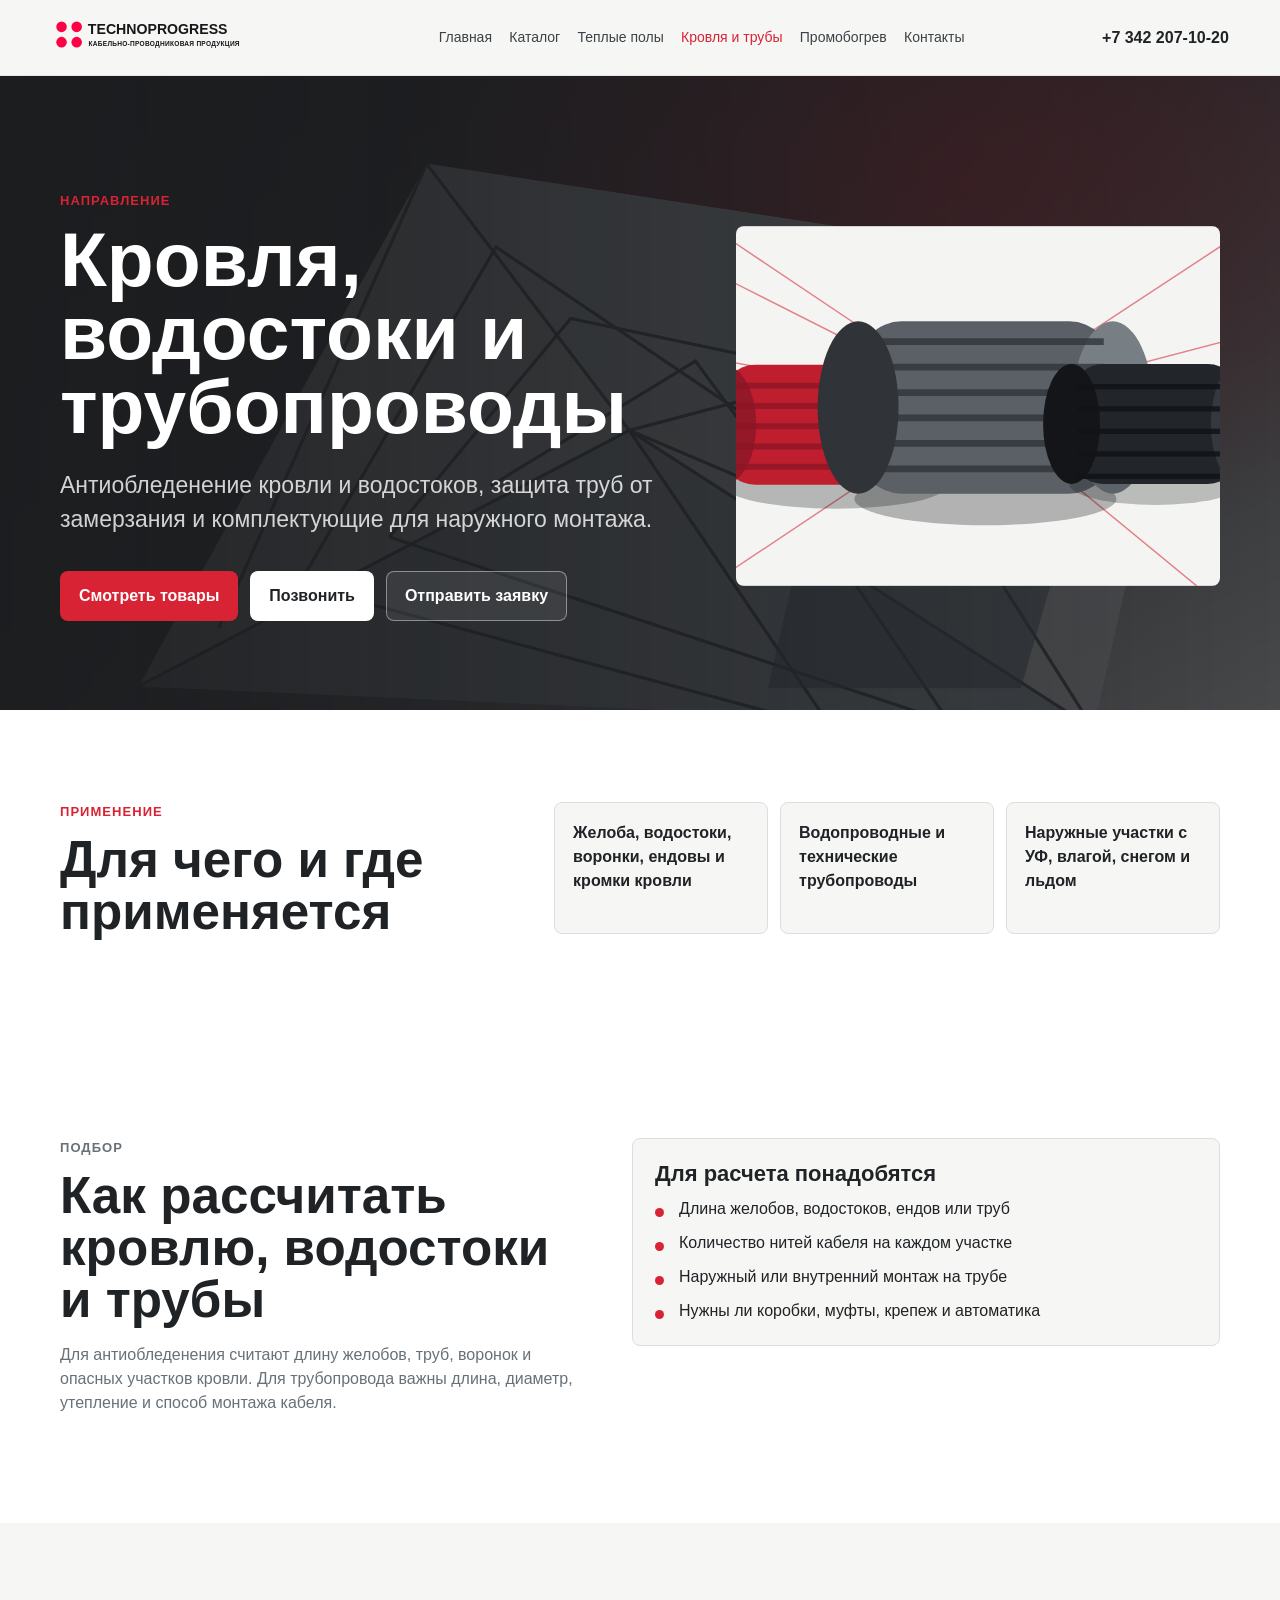
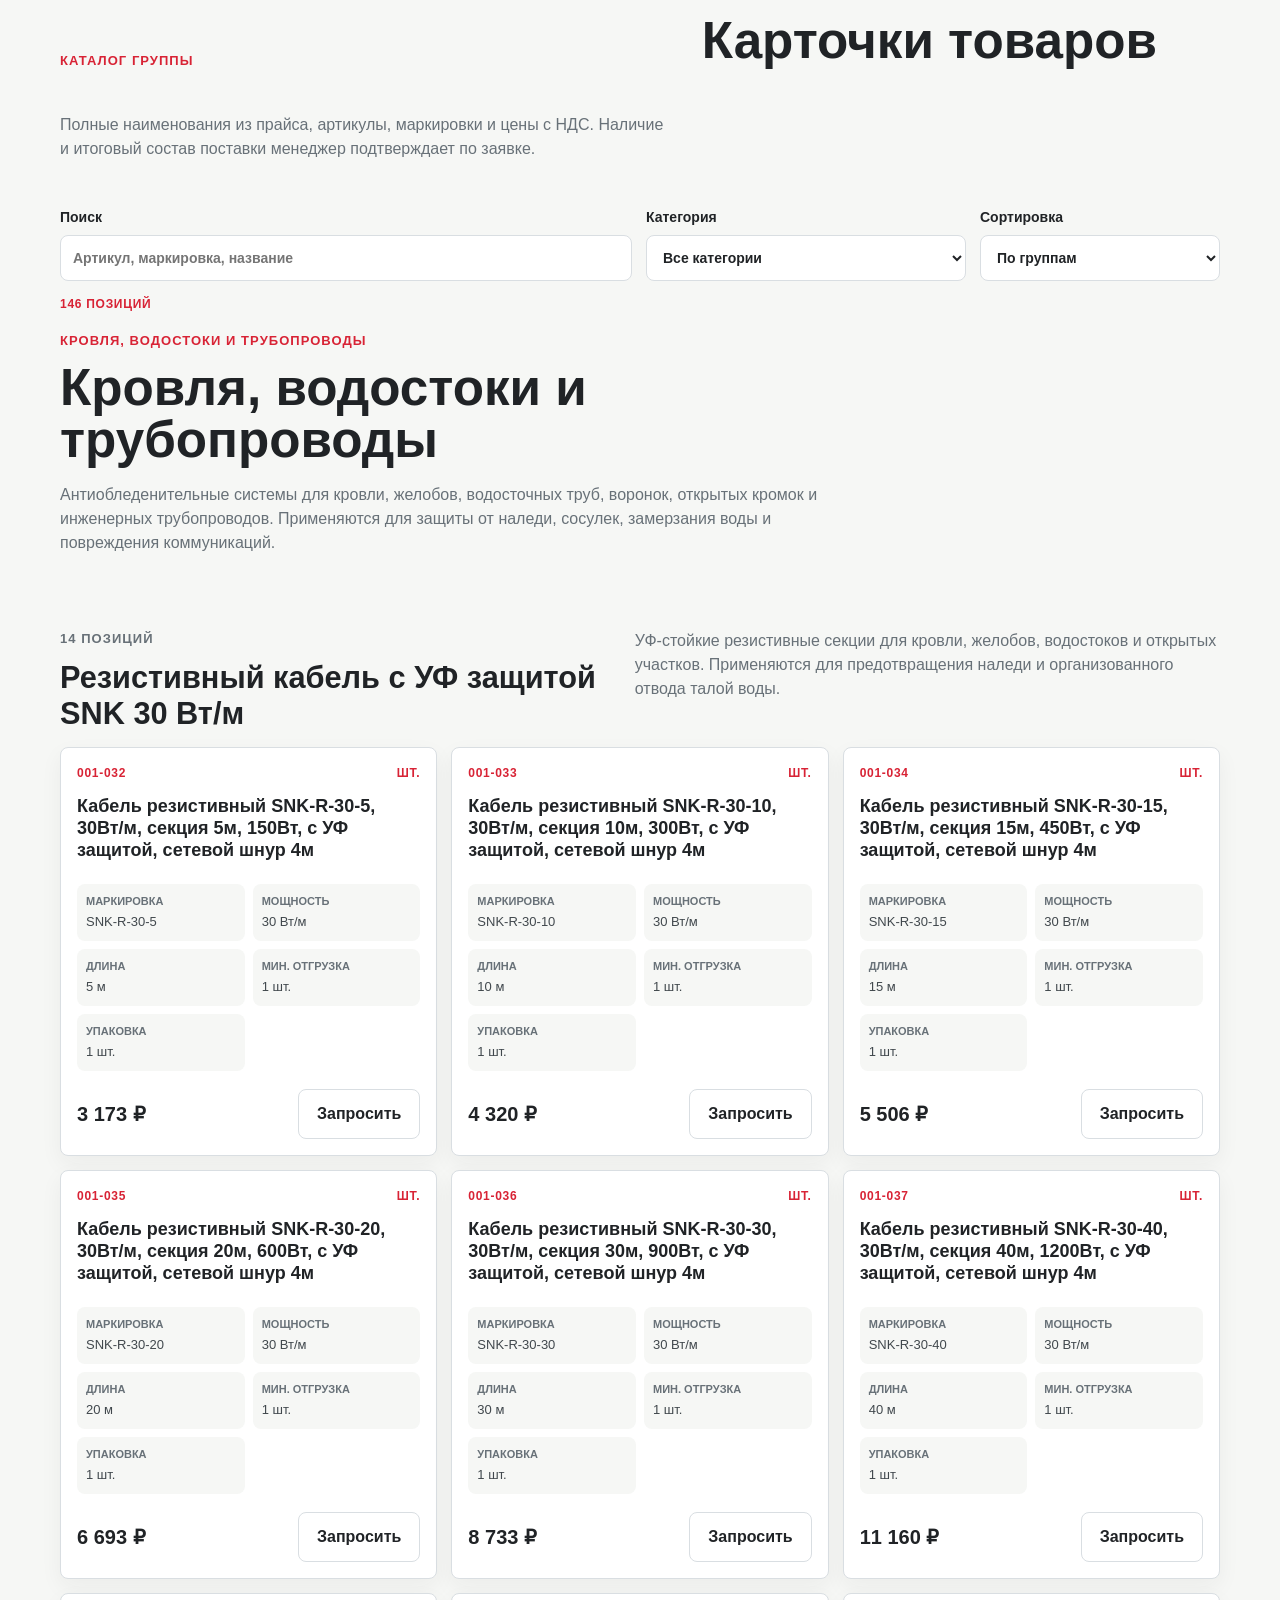
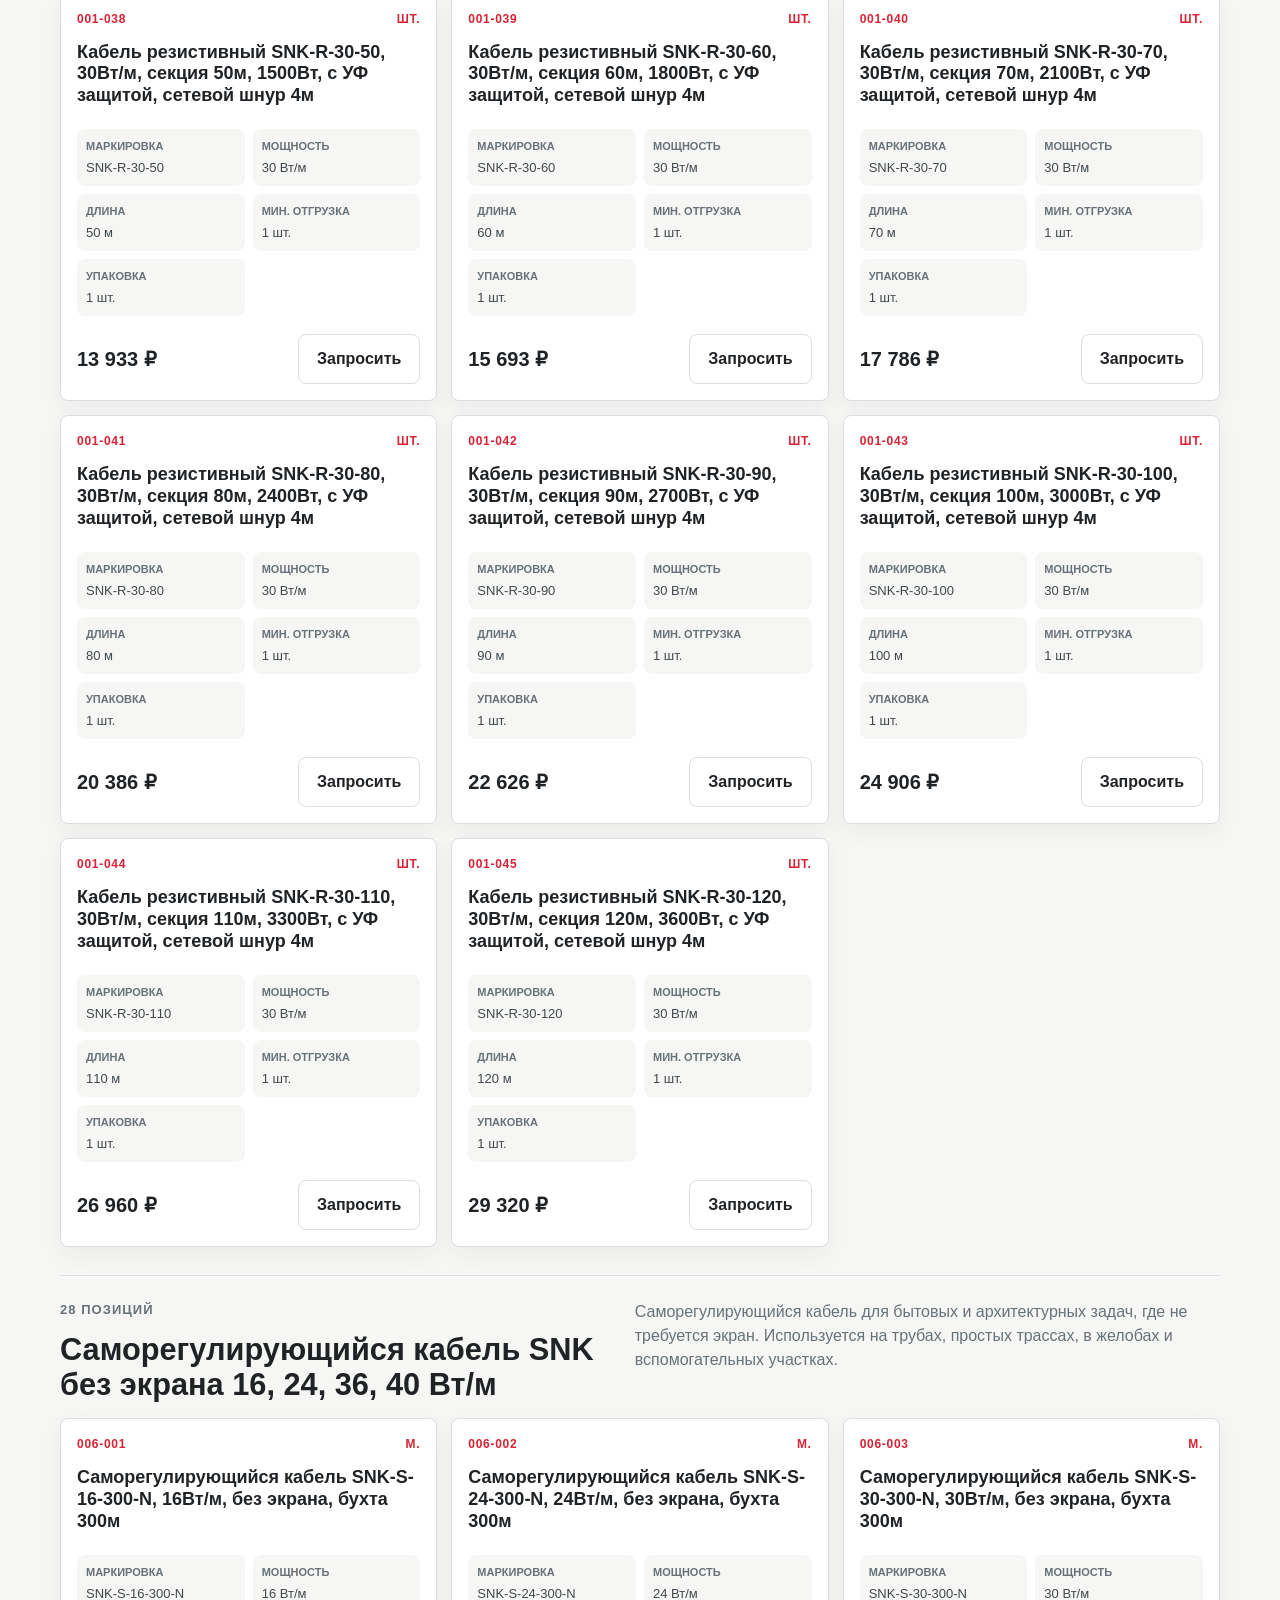
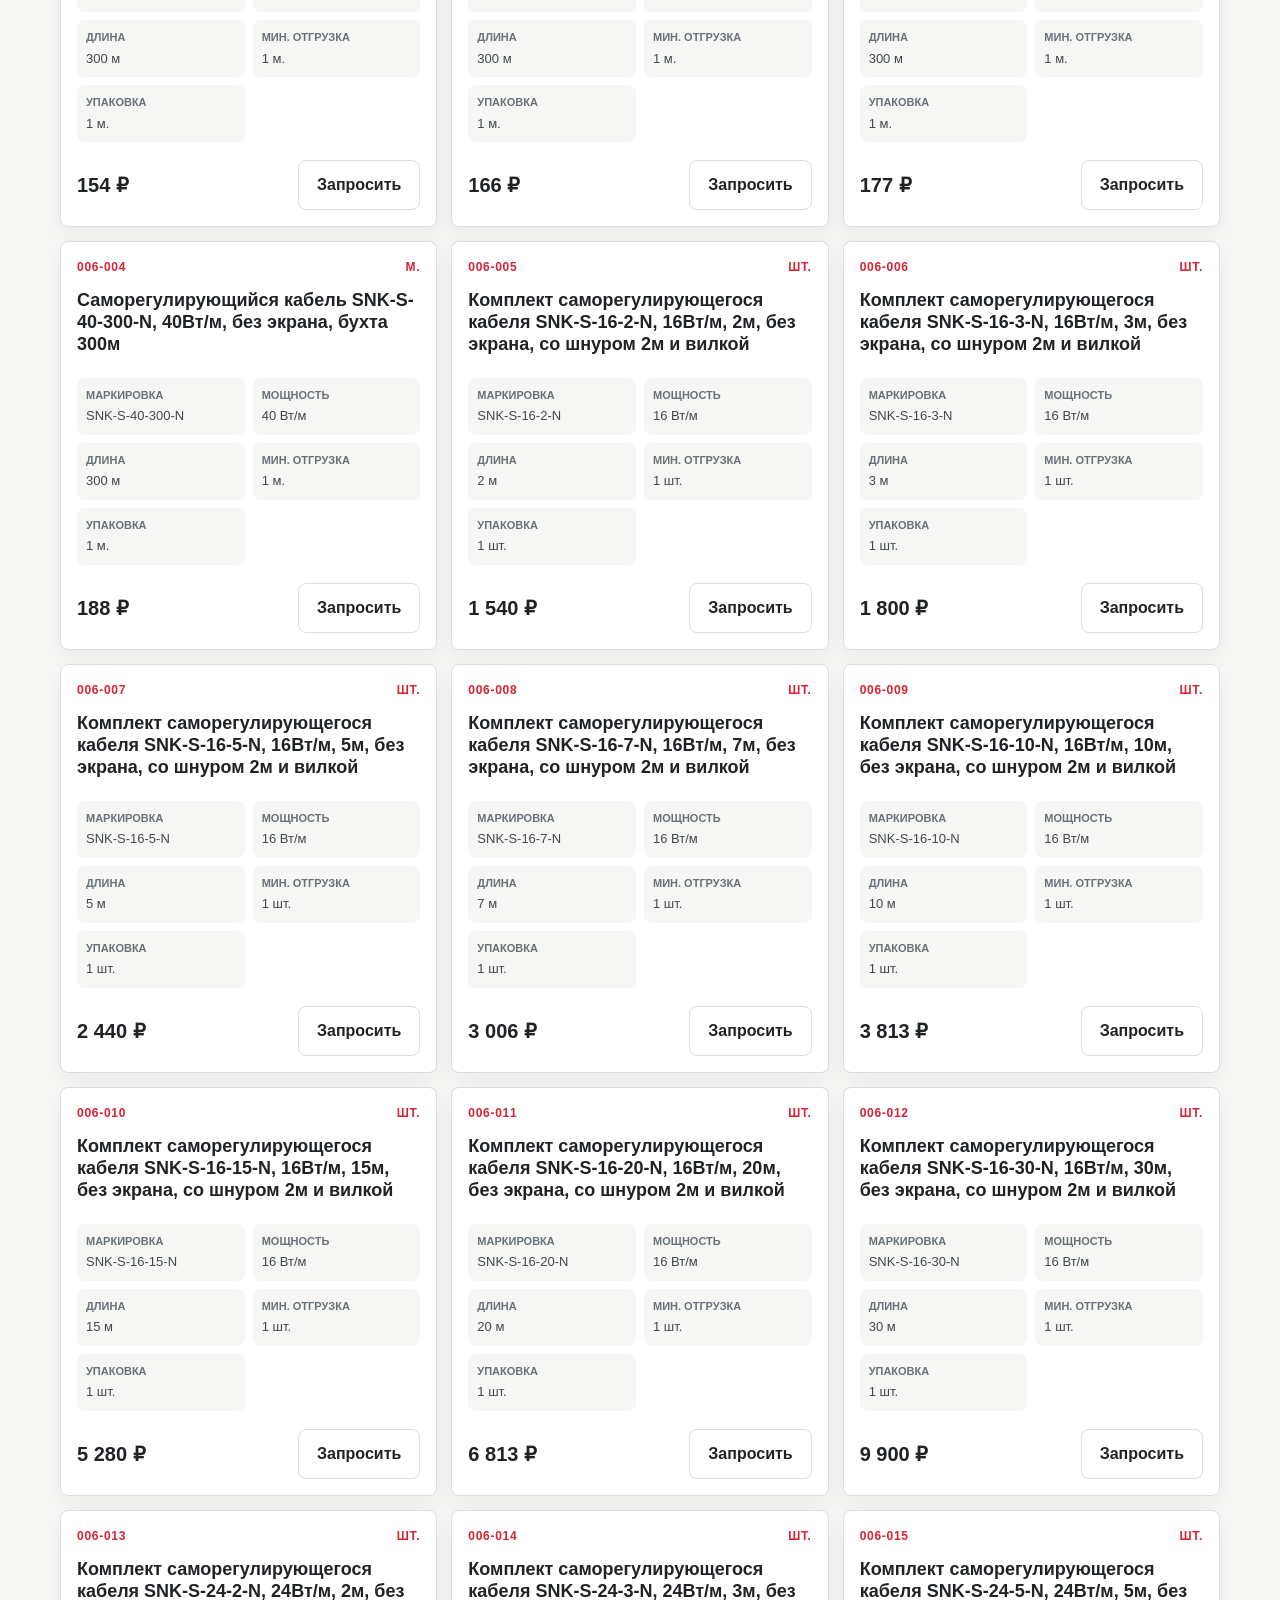
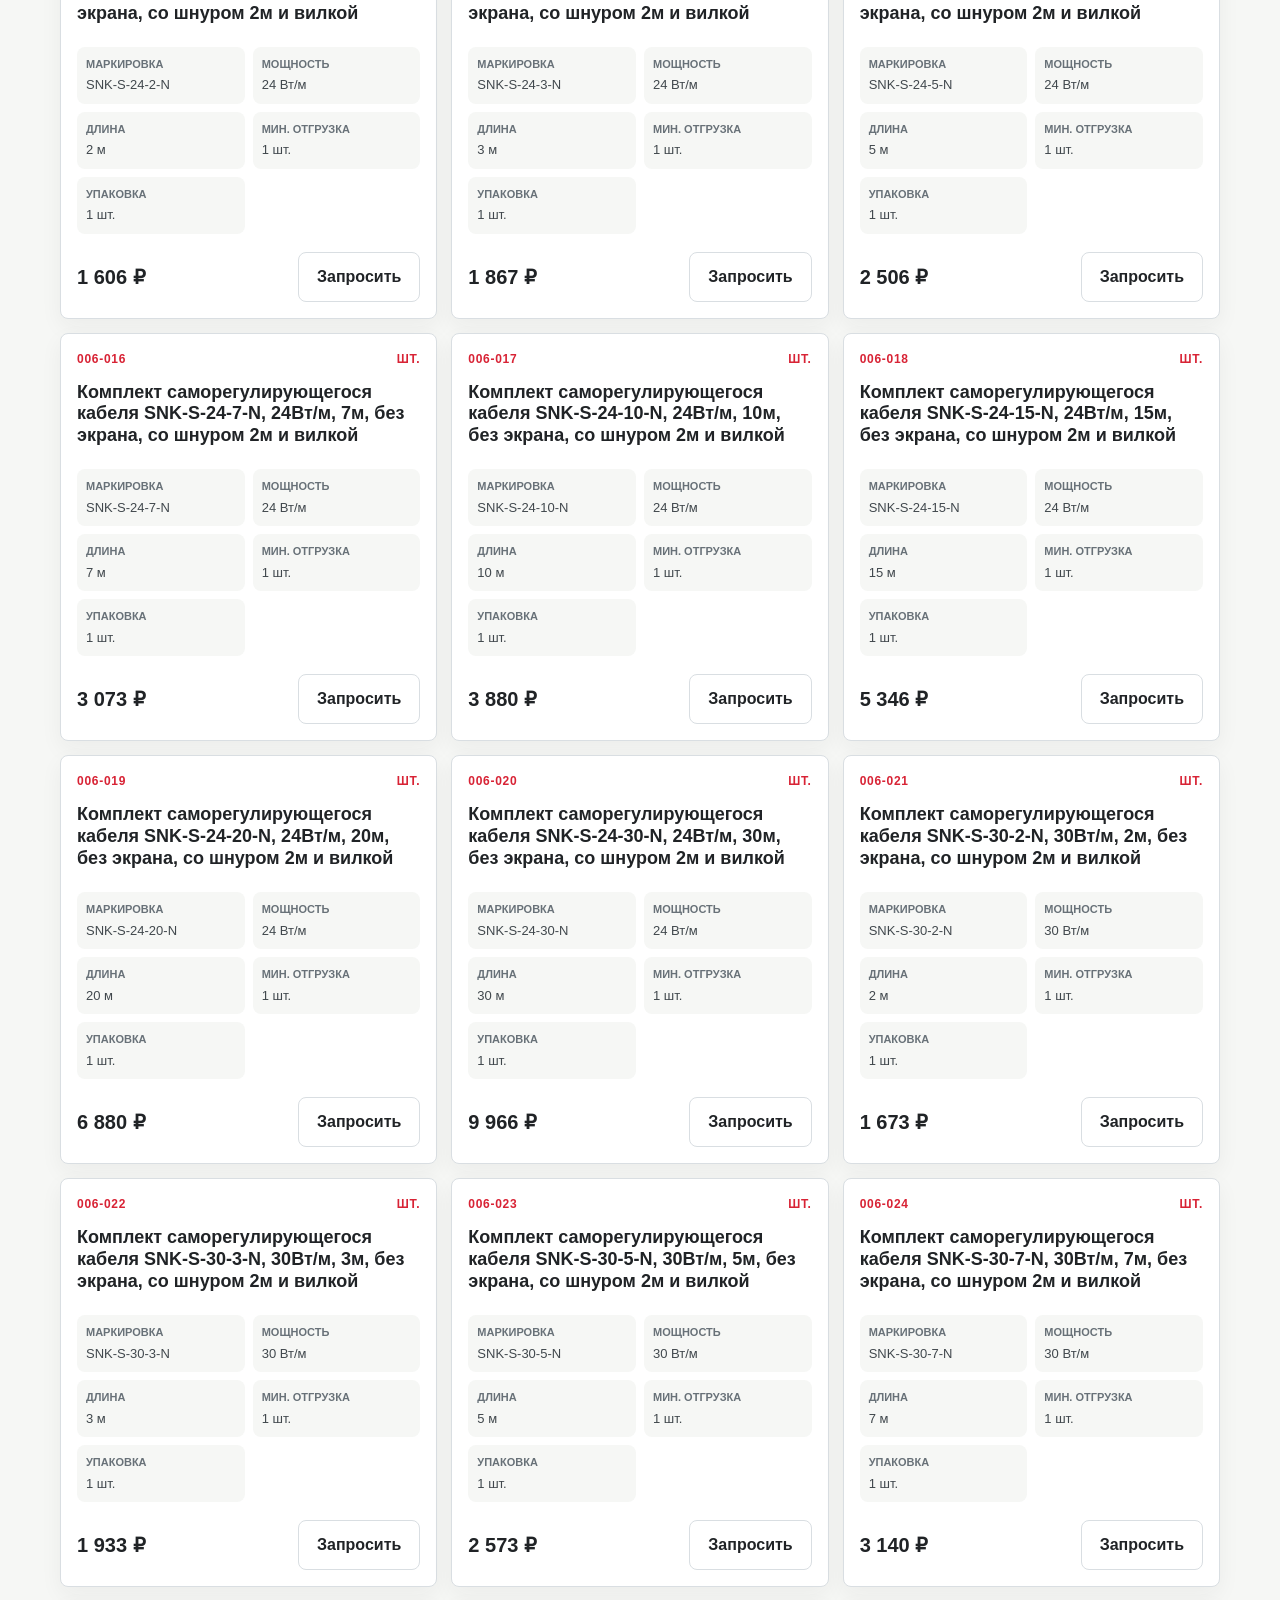
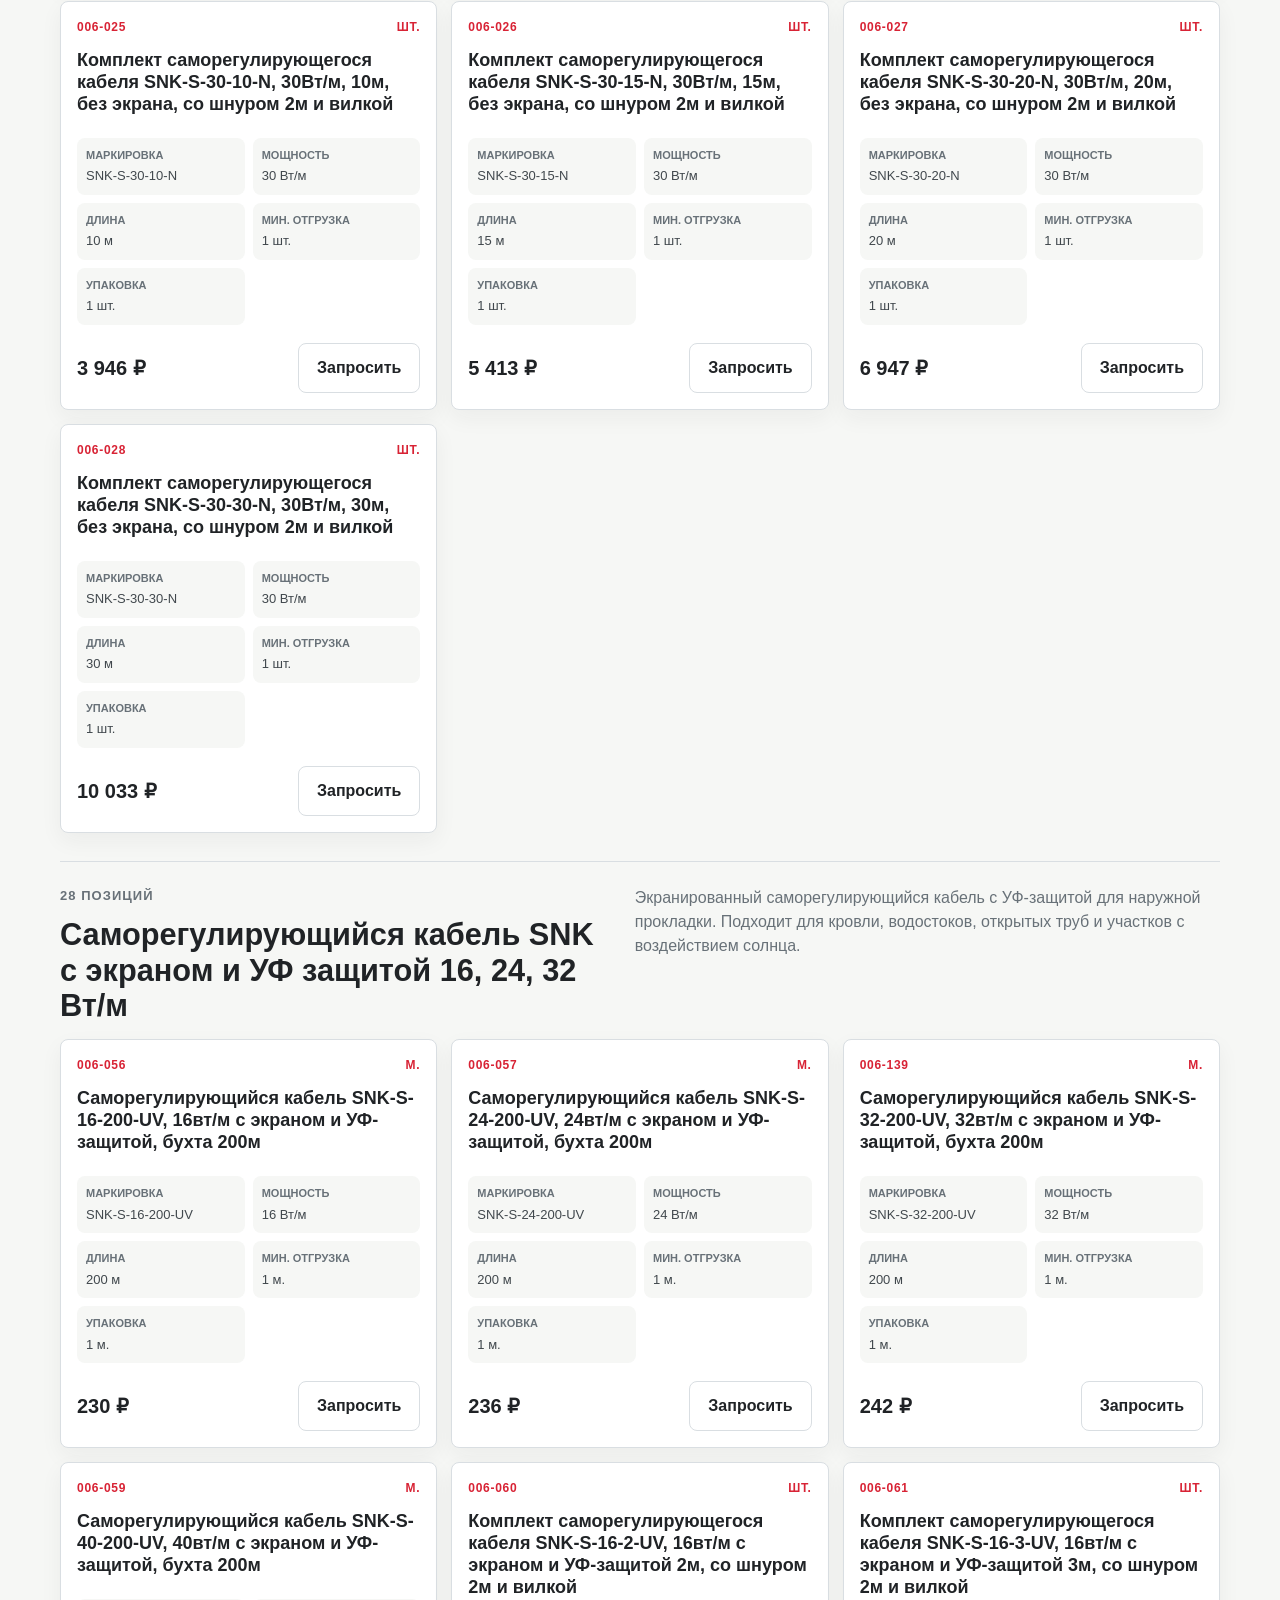
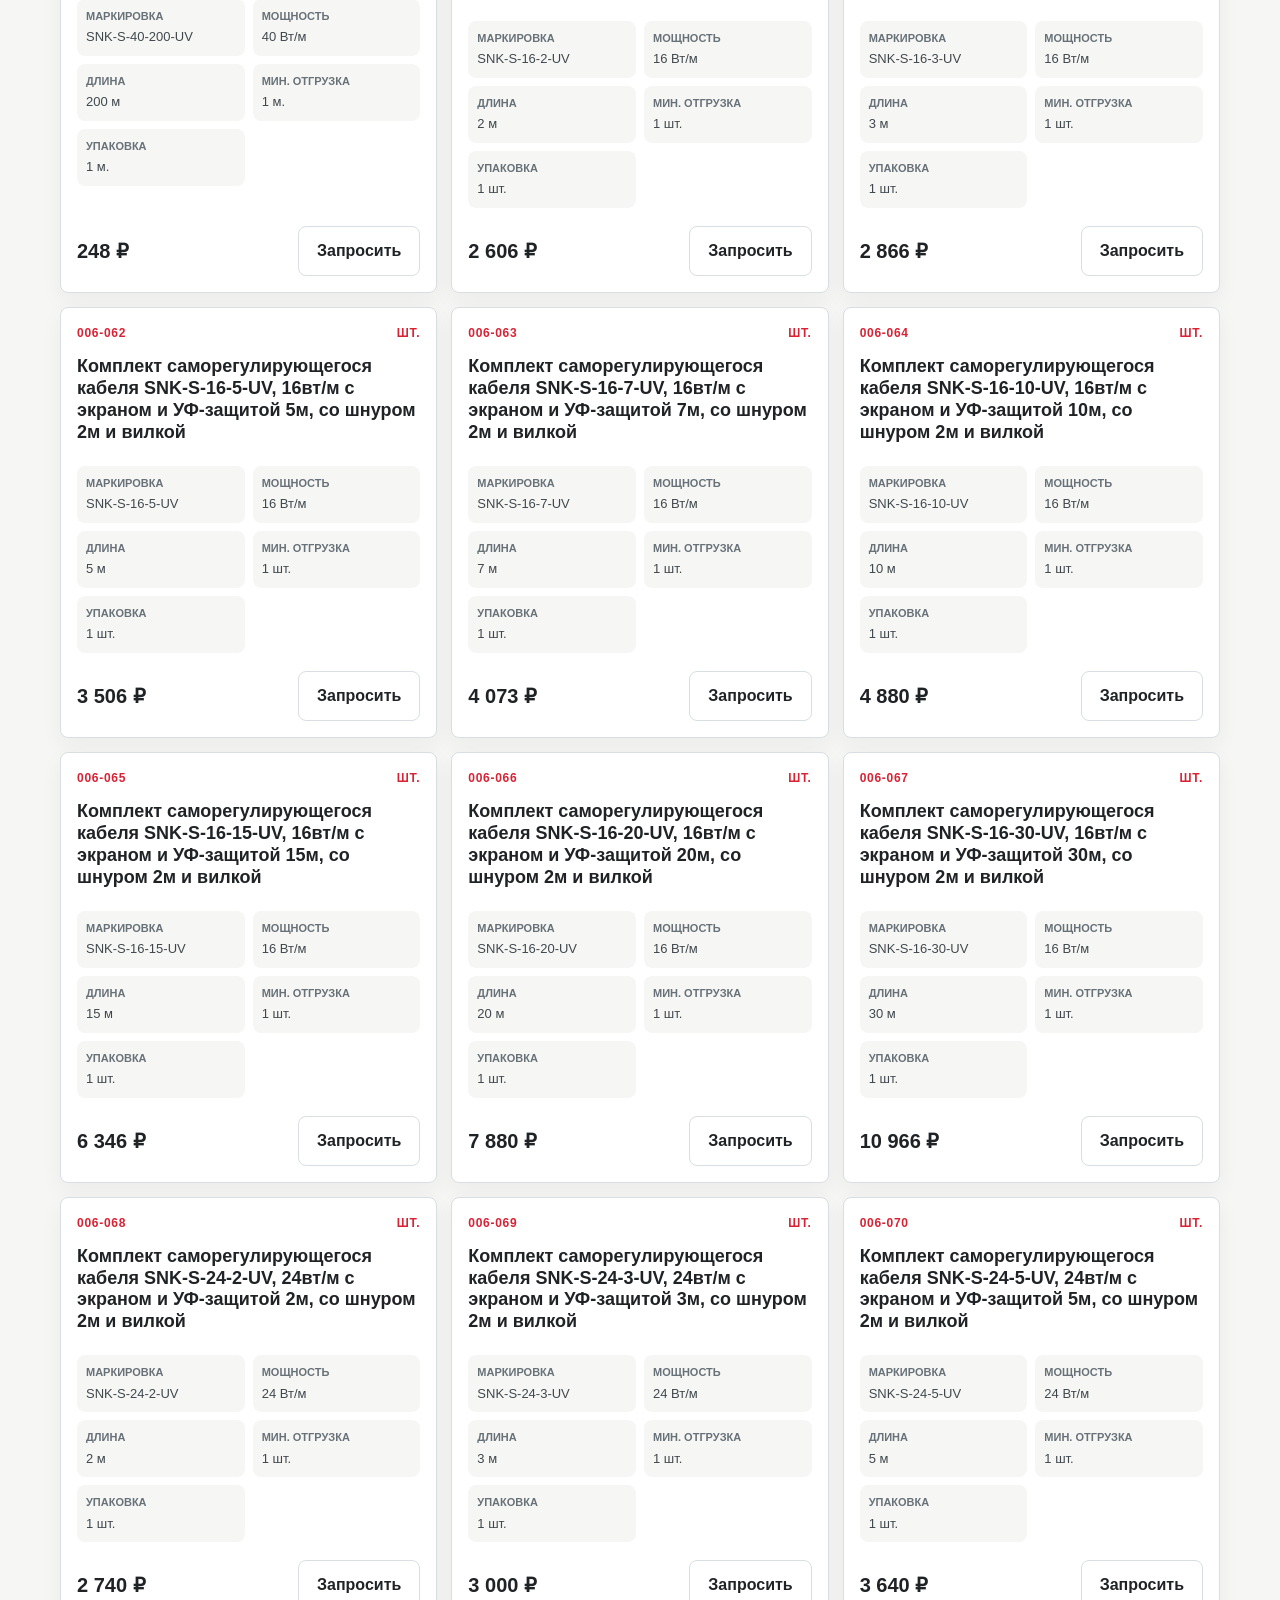
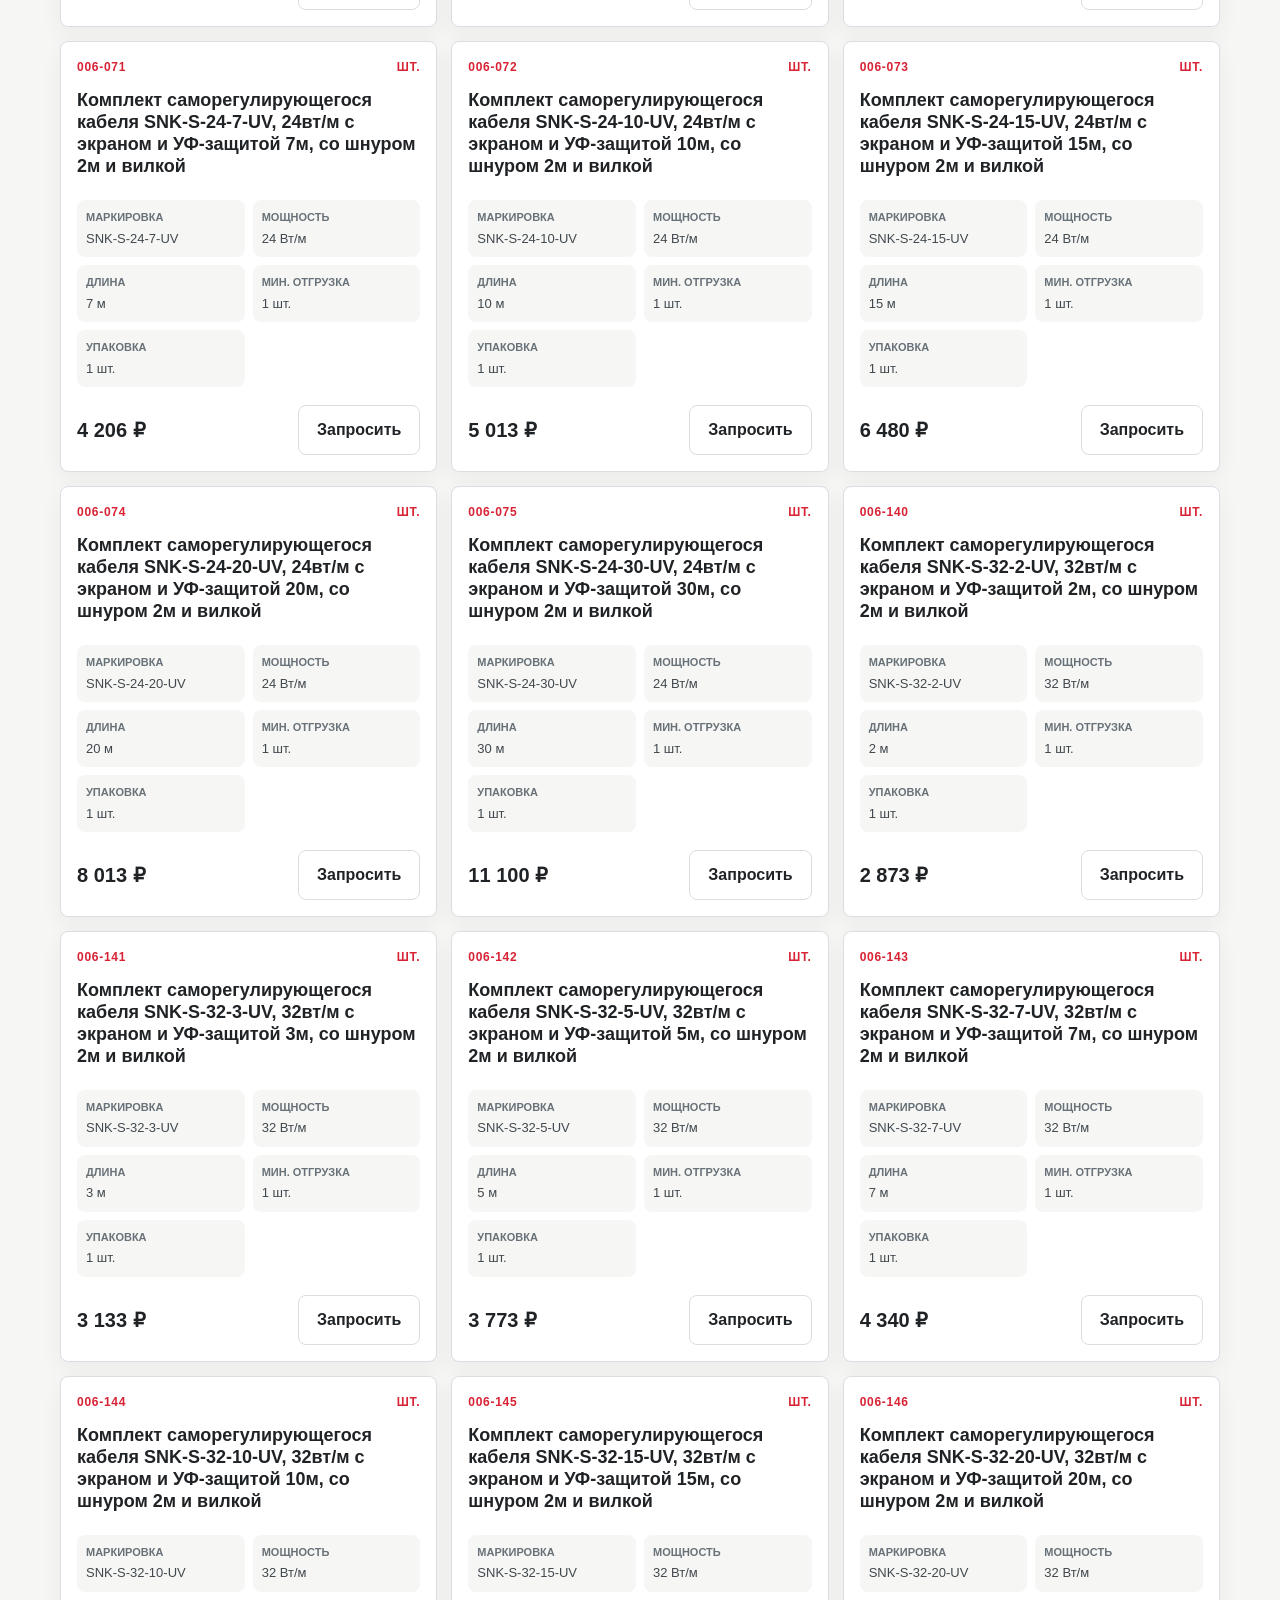
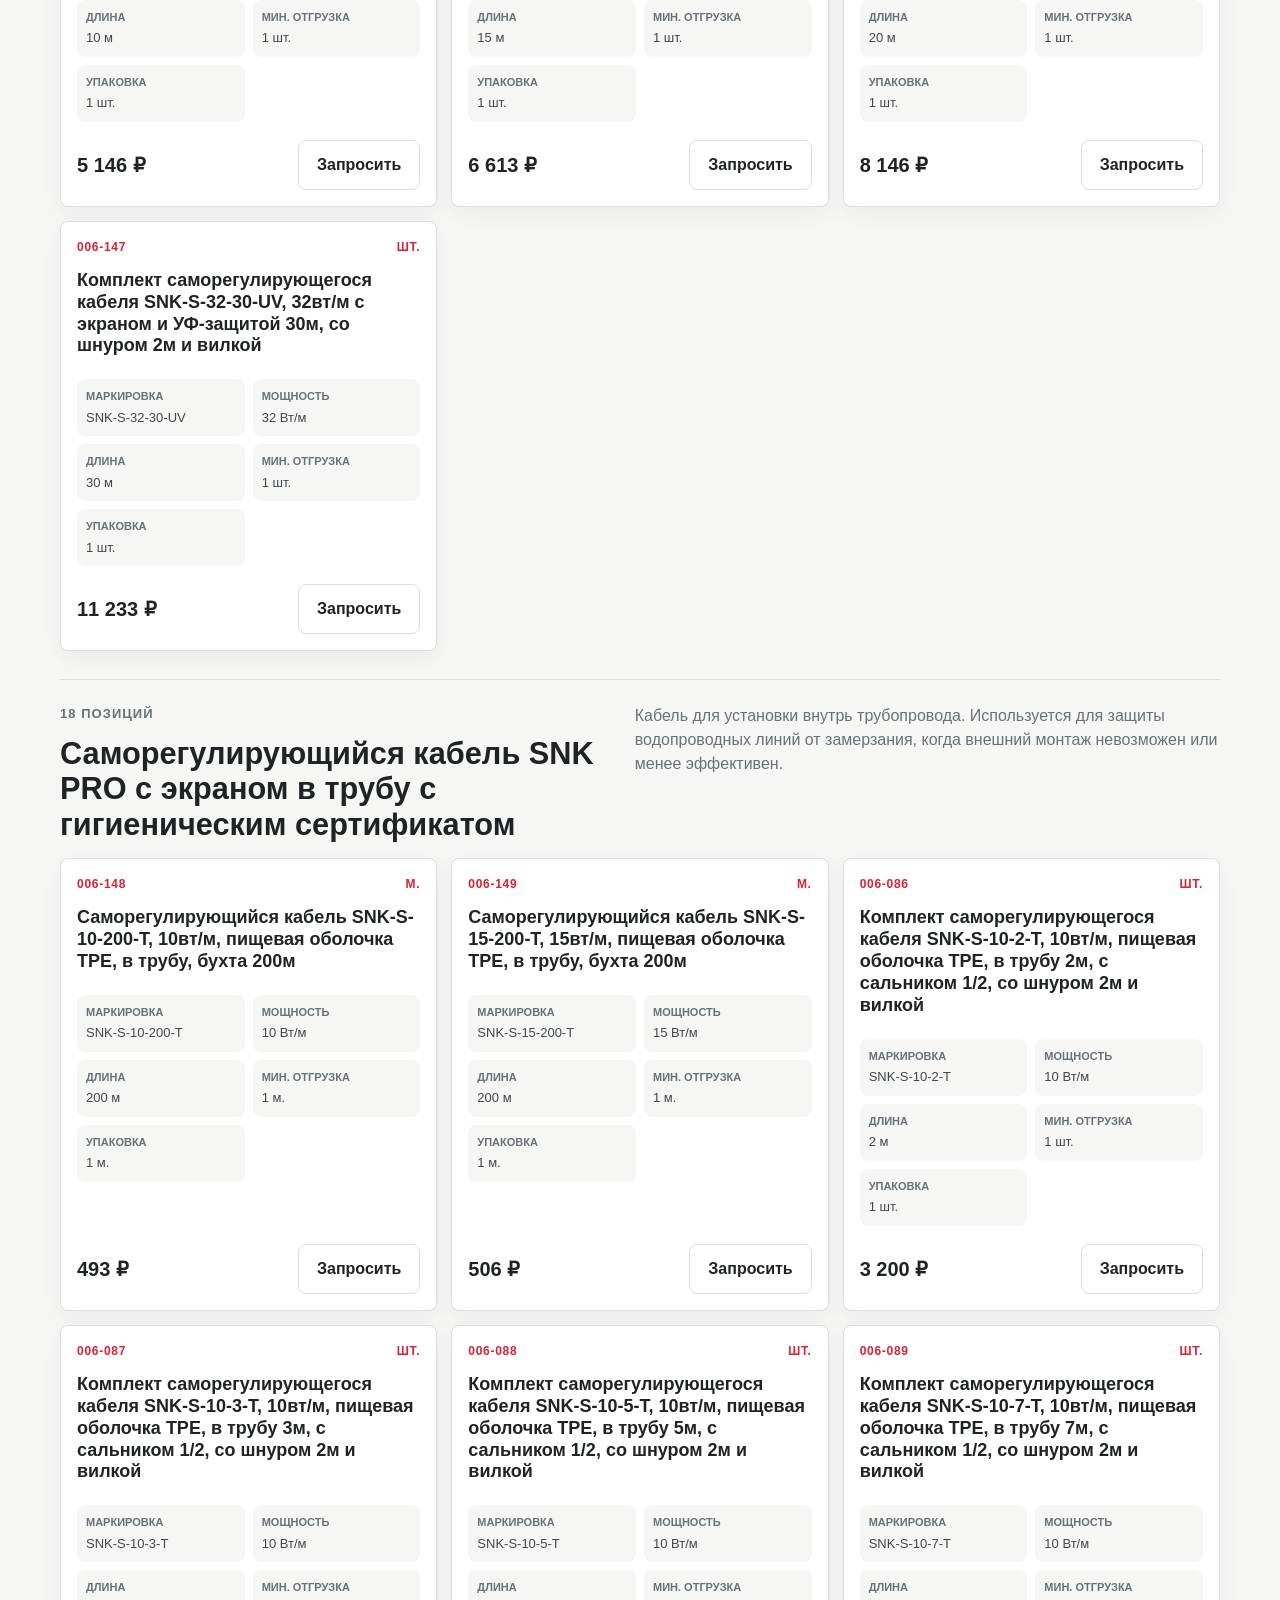
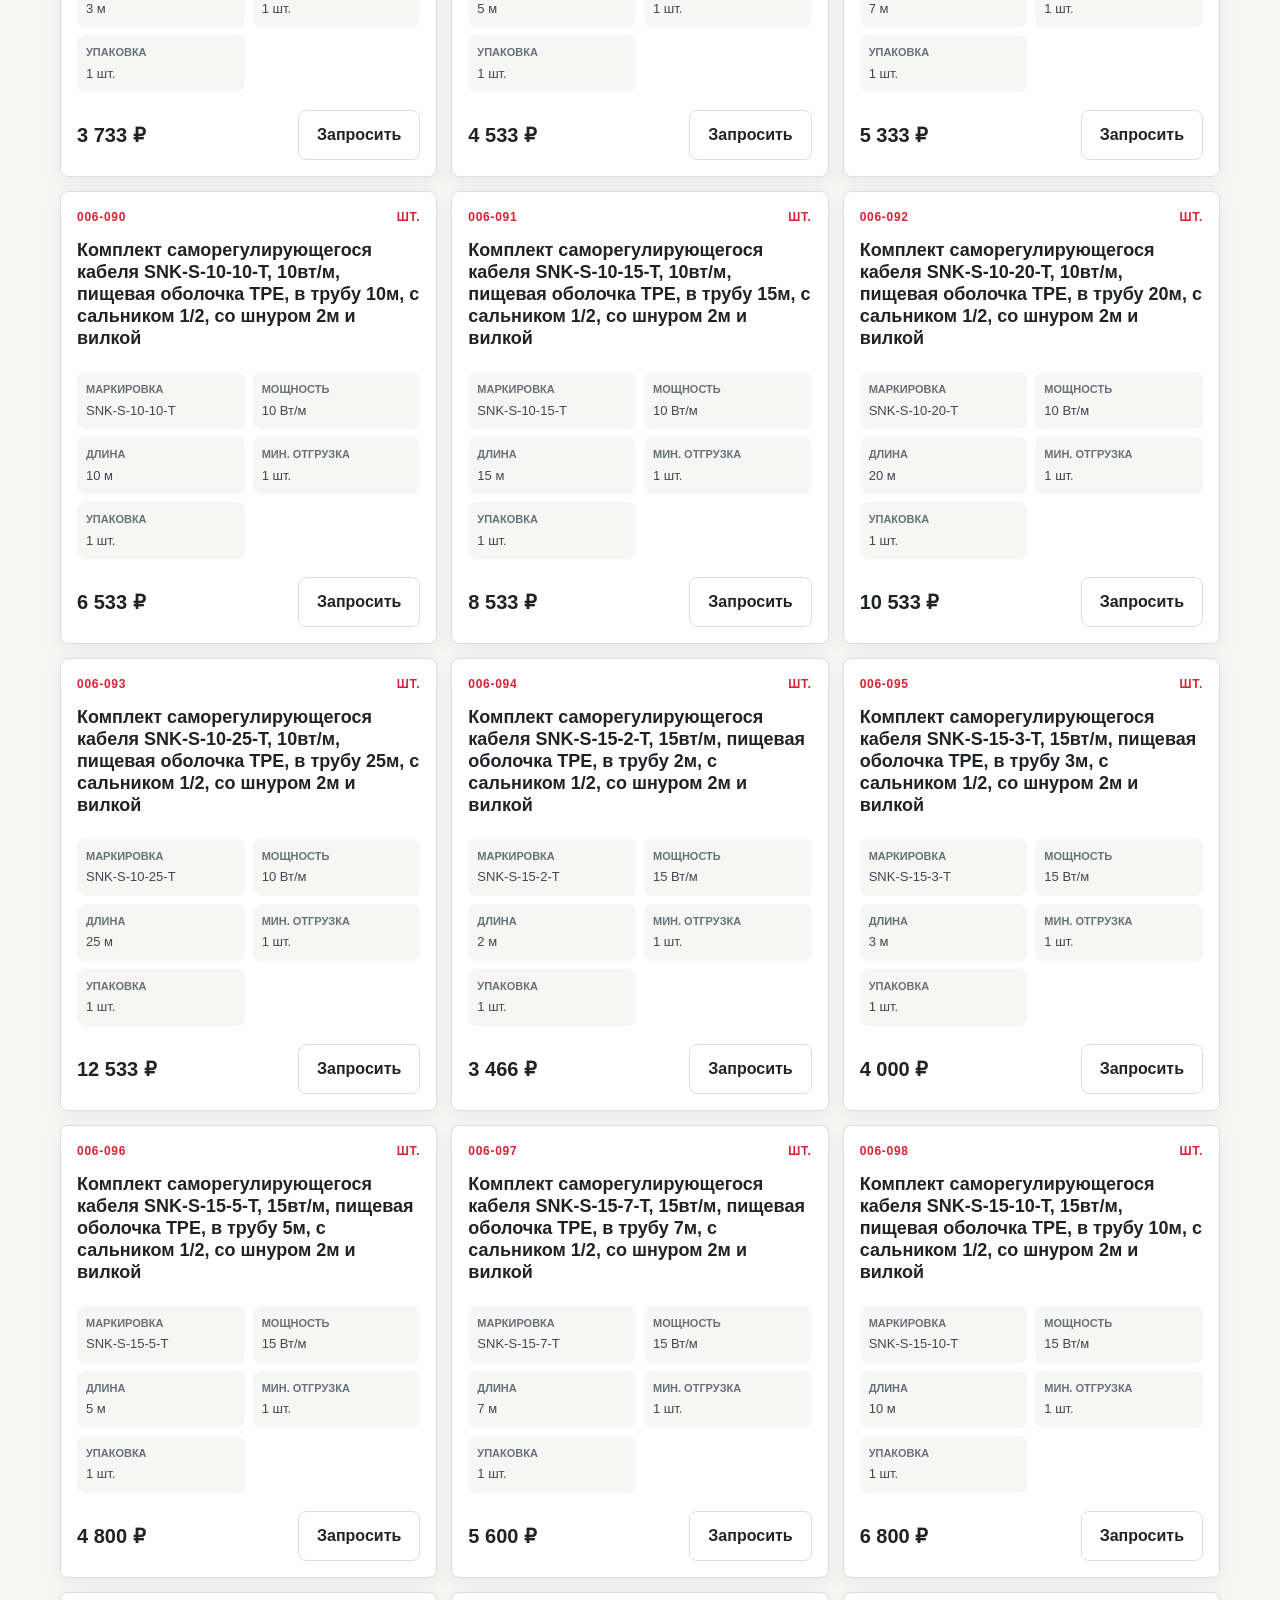
==== commit 99b4e0d8: "Improve conversion and catalog filtering" ====
--- a/architecture.html
+++ b/architecture.html
@@ -46,6 +46,25 @@
         </div>
       </section>
 
+      <section class="section guide-section">
+        <div class="section-inner guide-grid">
+          <article>
+            <p class="section-kicker">Подбор</p>
+            <h2>Как рассчитать кровлю, водостоки и трубы</h2>
+            <p>Для антиобледенения считают длину желобов, труб, воронок и опасных участков кровли. Для трубопровода важны длина, диаметр, утепление и способ монтажа кабеля.</p>
+          </article>
+          <article class="note-panel">
+            <h3>Для расчета понадобятся</h3>
+            <ul class="check-list">
+              <li>Длина желобов, водостоков, ендов или труб</li>
+              <li>Количество нитей кабеля на каждом участке</li>
+              <li>Наружный или внутренний монтаж на трубе</li>
+              <li>Нужны ли коробки, муфты, крепеж и автоматика</li>
+            </ul>
+          </article>
+        </div>
+      </section>
+
       <section class="section catalog-section" id="catalog">
         <div class="section-inner">
           <div class="section-head">
@@ -53,8 +72,18 @@
             <h2>Карточки товаров</h2>
             <p>Полные наименования из прайса, артикулы, маркировки и цены с НДС. Наличие и итоговый состав поставки менеджер подтверждает по заявке.</p>
           </div>
-          <div class="catalog-controls one-control">
+          <div class="catalog-controls direction-controls">
             <label>Поиск <input id="catalogSearch" type="search" placeholder="Артикул, маркировка, название"></label>
+            <label>Категория <select id="catalogCategoryFilter"></select></label>
+            <label>
+              Сортировка
+              <select id="catalogSort">
+                <option value="default">По группам</option>
+                <option value="price-asc">Сначала дешевле</option>
+                <option value="price-desc">Сначала дороже</option>
+                <option value="name">По названию</option>
+              </select>
+            </label>
           </div>
           <div class="catalog-count" id="catalogCount">0 позиций</div>
           <div class="catalog-grid" id="catalogGrid"></div>
--- a/styles.css
+++ b/styles.css
@@ -408,7 +408,7 @@
 
 .catalog-controls {
   display: grid;
-  grid-template-columns: minmax(0, 1fr) minmax(220px, 300px);
+  grid-template-columns: minmax(240px, 1fr) minmax(180px, 240px) minmax(220px, 300px) minmax(180px, 220px);
   gap: 14px;
   margin-bottom: 14px;
 }
@@ -417,8 +417,142 @@
   grid-template-columns: minmax(0, 620px);
 }
 
+.catalog-controls.direction-controls {
+  grid-template-columns: minmax(240px, 1fr) minmax(220px, 320px) minmax(180px, 240px);
+}
+
 .catalog-count {
   margin-bottom: 18px;
+}
+
+.proof-section,
+.brief-section,
+.guide-section {
+  background: var(--white);
+}
+
+.proof-grid {
+  display: grid;
+  grid-template-columns: repeat(4, minmax(0, 1fr));
+  gap: 14px;
+}
+
+.proof-grid article,
+.note-panel,
+.brief-list li,
+.faq-grid details {
+  background: var(--paper);
+  border: 1px solid var(--line);
+  border-radius: 8px;
+}
+
+.proof-grid article {
+  display: grid;
+  align-content: start;
+  min-height: 235px;
+  padding: 20px;
+}
+
+.proof-grid strong {
+  margin-bottom: 20px;
+  color: var(--red);
+  font-size: clamp(36px, 4vw, 54px);
+  line-height: 0.95;
+  font-weight: 950;
+}
+
+.proof-grid p,
+.brief-grid p,
+.faq-grid p,
+.guide-grid p,
+.brief-list span {
+  color: var(--muted);
+}
+
+.guide-grid,
+.brief-grid {
+  display: grid;
+  grid-template-columns: minmax(0, 0.85fr) minmax(320px, 0.95fr);
+  gap: clamp(18px, 4vw, 46px);
+  align-items: start;
+}
+
+.guide-grid article:first-child,
+.brief-grid > div:first-child {
+  max-width: 720px;
+}
+
+.brief-grid .button {
+  margin-top: 10px;
+}
+
+.note-panel {
+  padding: 22px;
+}
+
+.check-list,
+.brief-list {
+  display: grid;
+  gap: 10px;
+  margin: 0;
+  padding: 0;
+  list-style: none;
+}
+
+.check-list li {
+  padding-left: 24px;
+  position: relative;
+}
+
+.check-list li::before {
+  content: "";
+  position: absolute;
+  left: 0;
+  top: 0.72em;
+  width: 9px;
+  height: 9px;
+  background: var(--red);
+  border-radius: 50%;
+}
+
+.brief-list {
+  grid-template-columns: repeat(2, minmax(0, 1fr));
+}
+
+.brief-list li {
+  display: grid;
+  gap: 8px;
+  min-height: 150px;
+  padding: 18px;
+}
+
+.brief-list b {
+  font-size: 18px;
+}
+
+.faq-section {
+  background: #eef1f2;
+}
+
+.faq-grid {
+  display: grid;
+  grid-template-columns: repeat(2, minmax(0, 1fr));
+  gap: 12px;
+}
+
+.faq-grid details {
+  min-height: 124px;
+  padding: 18px;
+}
+
+.faq-grid summary {
+  cursor: pointer;
+  font-size: 18px;
+  font-weight: 850;
+}
+
+.faq-grid p {
+  margin: 12px 0 0;
 }
 
 .catalog-group-section {
@@ -1025,7 +1159,9 @@
   .process-list,
   .catalog-group-cards,
   .product-grid,
-  .use-list {
+  .use-list,
+  .proof-grid,
+  .faq-grid {
     grid-template-columns: repeat(2, minmax(0, 1fr));
   }
 
@@ -1036,7 +1172,9 @@
   .intro-grid,
   .split-hero-grid,
   .category-head,
-  .use-grid {
+  .use-grid,
+  .guide-grid,
+  .brief-grid {
     grid-template-columns: 1fr;
   }
 
@@ -1088,13 +1226,17 @@
   .solutions-grid,
   .price-controls,
   .catalog-controls,
+  .catalog-controls.direction-controls,
   .catalog-group-cards,
   .product-grid,
   .product-specs,
   .use-list,
   .contact-page-grid,
   .process-list,
-  .quantity-controls {
+  .quantity-controls,
+  .proof-grid,
+  .brief-list,
+  .faq-grid {
     grid-template-columns: 1fr;
   }
 
